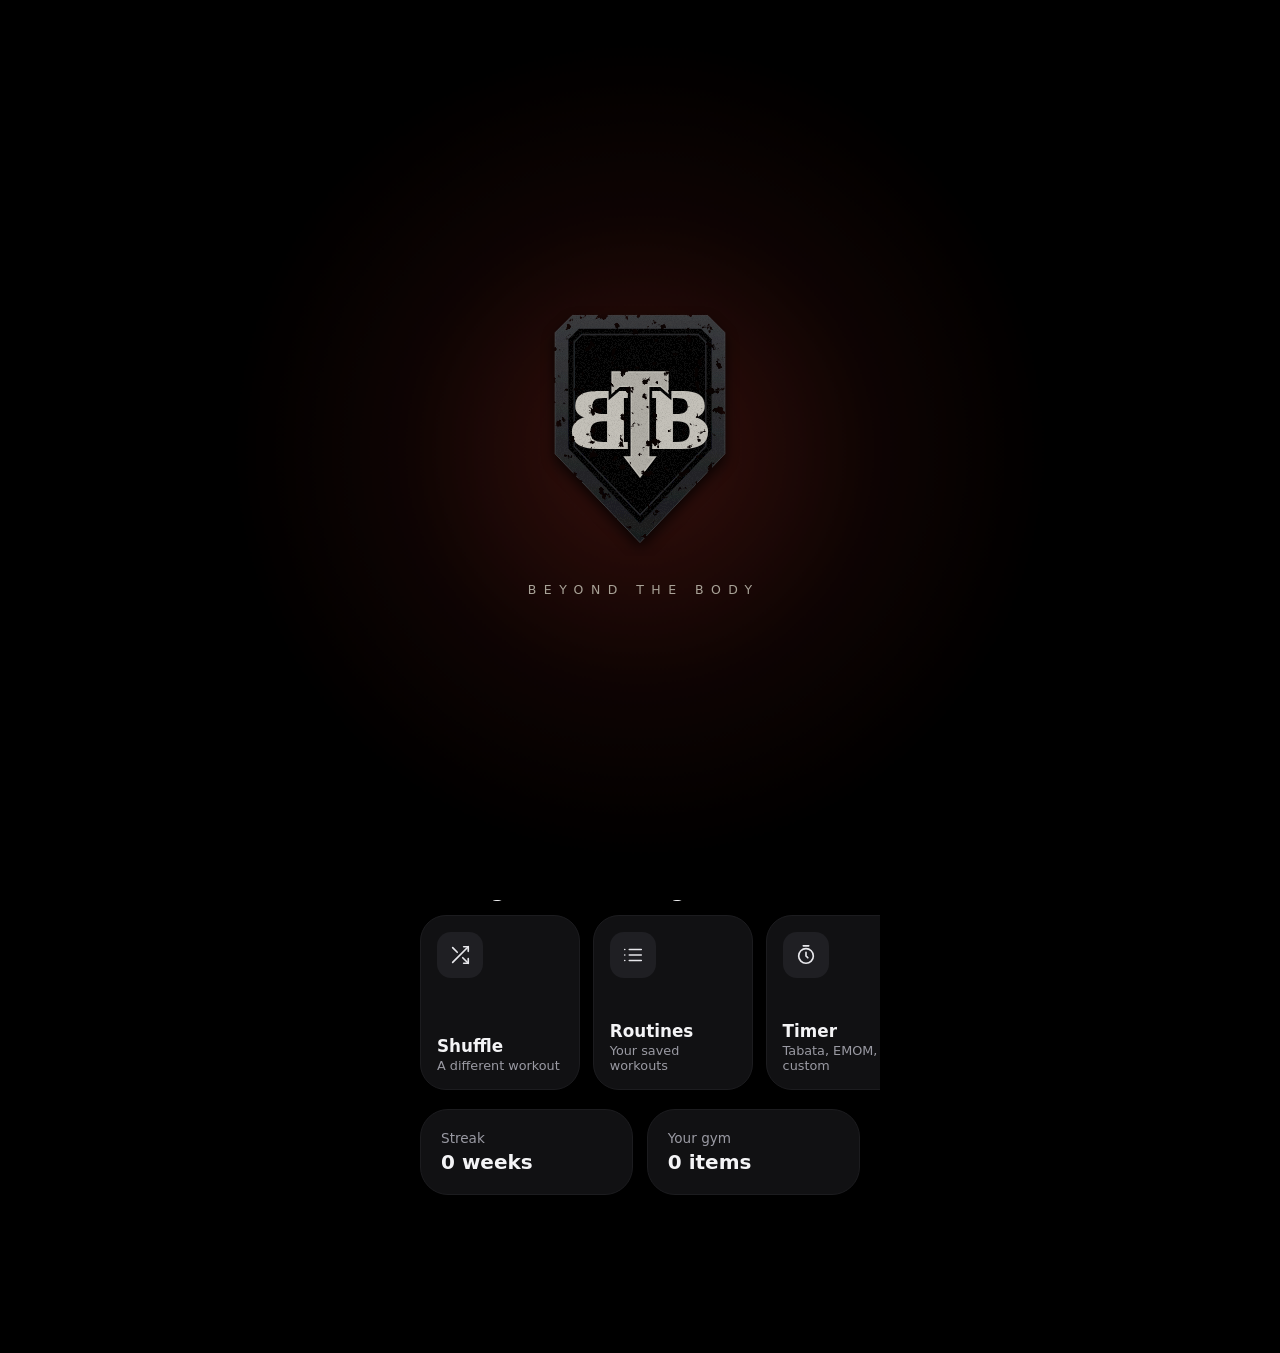
==== index.html @ fbbc6dae "Add files via upload" ====
<!DOCTYPE html>
<html lang="en">
<head>
  <meta charset="UTF-8">
  <meta name="viewport" content="width=device-width, initial-scale=1, viewport-fit=cover">
  <title>BTB - Beyond The Body</title>
  <meta name="theme-color" content="#000000">
  <script>
    // Set the theme before the page draws, so there's no flash of the wrong look
    try {
      var s = JSON.parse(localStorage.getItem("settings"));
      document.documentElement.setAttribute("data-theme", "clean");
      // Your accent colour, applied before the page draws
      var m = s && /^#([0-9a-f]{6})$/i.exec(s.accent || "");
      if (m) {
        var n = parseInt(m[1], 16), rgb = [n >> 16 & 255, n >> 8 & 255, n & 255];
        var lum = function (c) { var f = function (v) { v /= 255; return v <= 0.03928 ? v / 12.92 : Math.pow((v + 0.055) / 1.055, 2.4); }; return 0.2126 * f(c[0]) + 0.7152 * f(c[1]) + 0.0722 * f(c[2]); };
        for (var g = 0; lum(rgb) < 0.1 && g < 10; g++) rgb = rgb.map(function (v) { return Math.round(v + (255 - v) * 0.25); });
        var st = document.documentElement.style;
        st.setProperty("--accent", "rgb(" + rgb.join(",") + ")");
        st.setProperty("--on-accent", lum(rgb) > 0.4 ? "#0b0b0c" : "#ffffff");
        st.setProperty("--pill", "rgba(" + rgb.join(",") + ",0.32)");
      }
      // A PIN is set: cover the app straight away, before anything else shows
      if (localStorage.getItem("pin")) document.documentElement.setAttribute("data-locked", "1");
    } catch (e) { document.documentElement.setAttribute("data-theme", "clean"); }
    // Opened again within 30 minutes? Play the short version of the opening animation
    try {
      var last = Number(localStorage.getItem("splashAt")) || 0;
      if (Date.now() - last < 30 * 60 * 1000) document.documentElement.setAttribute("data-splash", "short");
      localStorage.setItem("splashAt", String(Date.now()));
    } catch (e) {}
  </script>
  <meta name="apple-mobile-web-app-capable" content="yes">
  <meta name="mobile-web-app-capable" content="yes">
  <meta name="apple-mobile-web-app-status-bar-style" content="black">
  <meta name="apple-mobile-web-app-title" content="BTB">
  <link rel="manifest" href="manifest.json">
  <link rel="apple-touch-icon" href="apple-touch-icon.png">
  <link rel="icon" href="favicon.svg" type="image/svg+xml">
  <link rel="icon" type="image/png" sizes="32x32" href="favicon-32.png">
  <link rel="stylesheet" href="style.css">
</head>
<body>
  <!-- ===== SPLASH ===== -->
  <div class="splash" id="splash" aria-hidden="true">
    <div class="splash-glow"></div>
    <img class="splash-logo" src="logo-mark.svg" alt="">
    <div class="splash-name">Beyond The Body</div>
  </div>


  <!-- ===== SCREENS ===== -->
  <section class="screen active" id="home">
    <button type="button" class="home-top" data-action="gym" aria-label="My Gym — set up your equipment">
      <img class="logo-av" src="logo-mark.svg" alt="BTB">
      <div class="home-top-text">
        <div class="home-gym">My Gym</div>
        <div class="feed-meta" id="home-gym-sub"></div>
      </div>
    </button>

    <p class="sub">Welcome back</p>
    <h1>Ready to train?</h1>

    <div class="weekbar" id="weekbar"></div>
    <div class="week" id="week-strip"></div>

    <div class="card obj-card" id="objectives"></div>

    <div class="card hero">
      <span class="pill" id="hero-pill">Next workout</span>
      <div class="hero-body">
        <div class="hero-label" id="hero-label"></div>
        <div class="big hero-title" id="next-workout">Push Day</div>
        <div class="hero-meta" id="next-meta"></div>
        <button class="btn" data-action="start-workout">Start</button>
      </div>
    </div>

    <div class="card upnext" id="upnext"></div>

    <h2 class="alt-h">Feeling like something different?</h2>
    <div class="alt-tiles" id="alt-tiles">
      <button class="tile" data-home="shuffle">
        <span class="tile-ic"><svg viewBox="0 0 24 24"><path d="M16 3h5v5"/><path d="M4 20 21 3"/><path d="M21 16v5h-5"/><path d="M15 15l6 6"/><path d="M4 4l5 5"/></svg></span>
        <span><span class="tile-t">Shuffle</span><span class="tile-s">A different workout</span></span>
      </button>
      <button class="tile" data-home="routines">
        <span class="tile-ic"><svg viewBox="0 0 24 24"><path d="M8 6h13"/><path d="M8 12h13"/><path d="M8 18h13"/><path d="M3 6h.01"/><path d="M3 12h.01"/><path d="M3 18h.01"/></svg></span>
        <span><span class="tile-t">Routines</span><span class="tile-s">Your saved workouts</span></span>
      </button>
      <button class="tile" data-home="timer">
        <span class="tile-ic"><svg viewBox="0 0 24 24"><circle cx="12" cy="13" r="8"/><path d="M12 9v4l2 2"/><path d="M9 2h6"/></svg></span>
        <span><span class="tile-t">Timer</span><span class="tile-s">Tabata, EMOM, custom</span></span>
      </button>
      <button class="tile" data-home="manual">
        <span class="tile-ic"><svg viewBox="0 0 24 24"><path d="M12 20h9"/><path d="M16.5 3.5a2.1 2.1 0 0 1 3 3L7 19l-4 1 1-4Z"/></svg></span>
        <span><span class="tile-t">Manual</span><span class="tile-s">Build your own</span></span>
      </button>
    </div>

    <div class="card" id="deload-card" style="display:none"></div>

    <div class="card" id="backup-nudge" style="display:none">
      <div class="card-label">Back up your data</div>
      <div class="feed-meta" id="backup-nudge-text"></div>
      <button class="btn" data-action="export-backup">Download backup</button>
    </div>

    <div class="tiles2">
      <div class="card">
        <div class="card-label">Streak</div>
        <div class="big" id="streak">0 days</div>
      </div>
      <button type="button" class="card" data-action="gym" aria-label="Your gym — set up your equipment">
        <div class="card-label">Your gym</div>
        <div class="big" id="home-equip">0 items</div>
      </button>
    </div>
  </section>

  <section class="screen" id="workout">
    <h1 id="workout-title">Workout</h1>
    <p class="sub" id="workout-progress"></p>
    <button class="chip" id="setup-toggle" type="button" hidden></button>
    <div id="workout-setup">
    <div class="ready" id="ready-row"></div>
    <div class="ready" id="sore-row"></div>
    <button class="btn gen" id="generate-btn">🎲 Generate workout</button>
    <p class="gen-status" id="gen-status"></p>
    <div id="routines-card"></div>
    <div class="quick-row">
      <button class="chip" id="open-warm">Warm-up</button>
      <button class="chip" id="open-cool">Cooldown</button>
      <button class="chip" id="open-timer">⏱ Interval timer</button>
      <button class="chip" id="open-quick">⚡ 20-min version</button>
      <button class="chip" id="open-calc">Calculator</button>
    </div>
    </div>
    <button class="btn ghost" id="open-focus" style="margin-bottom:1rem">Focus mode: one set at a time</button>
    <div id="workout-list"></div>
  </section>

  <section class="screen" id="progress">
    <h1>Progress</h1>
    <p class="sub">Your lifts over time.</p>
    <div class="sub-view" data-sub="charts">
    <div class="stats" id="stats"></div>
    <div id="attention"></div>

    <h2>Weekly review</h2>
    <div class="card" id="review-card"></div>

    <h2>Strength levels</h2>
    <div class="card" id="levels-card"></div>

    <h2>This week’s training</h2>
    <div class="card" id="muscle-card"></div>

    <h2>Weekly trend</h2>
    <div class="card" id="weekly-card"></div>

    <h2>Exercise trend</h2>
    <div class="card">
      <select class="select" id="chart-select"></select>
      <div id="chart"></div>
      <button class="btn ghost" id="hist-btn">View all sessions</button>
    </div>

    <h2>Personal records</h2>
    <div class="card" id="prs"></div>

    </div>
    <div class="sub-view" data-sub="body">
    <h2>Protein</h2>
    <div class="card upnext" id="protein-card"></div>

    <h2>Body</h2>
    <div class="card" id="body-form"></div>
    <div class="card" id="body-chart"></div>

    <h2>Photos</h2>
    <div class="card" id="photo-add"></div>
    <div class="card" id="photo-grid"></div>
    </div>
    <div class="sub-view" data-sub="awards">
    <h2>Achievements</h2>
    <div class="card" id="ach-card"></div>

    </div>
  </section>

  <section class="screen" id="feed">
    <h1>History</h1>
    <p class="sub">Every workout you’ve logged.</p>
    <div class="card" id="cal-card"></div>
    <div id="feed-list"></div>
  </section>

  <section class="screen" id="gym">
    <h1>Me</h1>
    <p class="sub">Your goals, gym and settings.</p>

    <div class="sub-view" data-sub="goals">
    <h2>Goals</h2>
    <div class="card" id="goals-card"></div>

    <h2>Targets</h2>
    <div class="card" id="targets-card"></div>

    <h2>Programme</h2>
    <div class="card" id="programme-card"></div>

    </div>
    <div class="sub-view" data-sub="equip">
    <h2>Equipment</h2>
    <input type="search" class="select eq-search" id="eq-search" placeholder="Search equipment" autocomplete="off">
    <div id="equipment-list"></div>
    <p class="count" id="count"></p>

    <h2>Your weights</h2>
    <div class="card" id="gear-card"></div>

    <h2>Custom exercises</h2>
    <div class="card" id="custom-card"></div>

    </div>
    <div class="sub-view" data-sub="settings">
    <h2>Settings</h2>
    <div class="card" id="settings-card"></div>

    <h2>Security</h2>
    <div class="card" id="pin-card"></div>

    <h2>Your data</h2>
    <div class="card">
      <div class="feed-meta" id="backup-status"></div>
      <div class="btn-row">
        <button class="btn" id="export-btn">Download backup</button>
        <button class="btn ghost" id="import-btn">Restore backup</button>
      </div>
      <input type="file" id="import-file" accept=".json,application/json" hidden>
      <button class="btn ghost" id="csv-btn" style="margin-top:.6rem">Export history as a spreadsheet (CSV)</button>
    </div>

    <h2>About</h2>
    <div class="card about-card">
      <img class="about-logo" src="logo-full.svg" alt="BTB - Beyond The Body">
      <div class="feed-meta" id="version-label"></div>
      <div class="btn-row">
        <button class="btn ghost" id="version-check">Check for updates</button>
        <button class="btn ghost" id="share-app">Share the app</button>
        <button class="btn ghost" id="setup-again">Run the welcome setup again</button>
      </div>
      <div class="feed-meta" id="version-status" style="margin-top:.5rem"></div>
    </div>

    </div>
  </section>

  <section class="screen" id="library">
    <h1>Library</h1>
    <p class="sub">Every exercise, with your history for each.</p>
    <input class="set-input" id="lib-q" type="search" placeholder="Search exercises" autocomplete="off" style="text-align:left;padding-left:.8rem">
    <div class="chips lib-chips" id="lib-chips"></div>
    <div class="feed-meta" id="lib-count"></div>
    <div id="lib-list"></div>
  </section>

  <!-- ===== REST TIMER ===== -->
  <div class="rest" id="rest">
    <div>
      <div class="rest-label">Rest</div>
      <div class="rest-time" id="rest-time">1:30</div>
    </div>
    <div class="rest-btns">
      <button id="rest-add">+15s</button>
      <button id="rest-skip">Skip</button>
    </div>
  </div>

  <!-- ===== FOCUS MODE ===== -->
  <div class="focus" id="focus"><div class="focus-body" id="focus-body"></div></div>

  <!-- ===== INTERVAL TIMER ===== -->
  <div class="overlay iv" id="interval"><div class="sheet" id="iv-sheet"></div></div>

  <!-- ===== SHEET (finish summary and editor) ===== -->
  <div class="overlay" id="overlay"><div class="sheet" id="sheet"></div></div>

  <!-- ===== TAB BAR ===== -->
  <nav class="tabbar">
    <button class="tab active" data-group="home">
      <svg viewBox="0 0 24 24"><path d="M3 10.5 12 3l9 7.5"/><path d="M5 9.5V20a1 1 0 0 0 1 1h4v-6h4v6h4a1 1 0 0 0 1-1V9.5"/></svg>
      Home
    </button>
    <button class="tab" data-group="train">
      <svg viewBox="0 0 24 24"><path d="M6.5 6.5v11"/><path d="M17.5 6.5v11"/><path d="M3.5 9v6"/><path d="M20.5 9v6"/><path d="M6.5 12h11"/></svg>
      Train
    </button>
    <button class="tab" data-group="progress">
      <svg viewBox="0 0 24 24"><polyline points="3 17 9 11 13 15 21 7"/><polyline points="15 7 21 7 21 13"/></svg>
      Progress
    </button>
    <button class="tab" data-group="me">
      <svg viewBox="0 0 24 24"><circle cx="12" cy="8" r="4"/><path d="M4 21c0-4.4 3.6-7 8-7s8 2.6 8 7"/></svg>
      Me
    </button>
  </nav>

  <div class="lock" id="lock" role="dialog" aria-modal="true" aria-label="PIN">
    <button class="lock-x" id="lock-cancel" aria-label="Cancel">✕</button>
    <img class="lock-logo" src="logo-full.svg" alt="BTB - Beyond The Body">
    <div class="lock-title" id="lock-title"></div>
    <div class="lock-sub" id="lock-sub"></div>
    <div class="lock-dots" id="lock-dots"><i></i><i></i><i></i><i></i></div>
    <div class="lock-keys" id="lock-keys">
      <button data-k="1">1</button><button data-k="2">2</button><button data-k="3">3</button>
      <button data-k="4">4</button><button data-k="5">5</button><button data-k="6">6</button>
      <button data-k="7">7</button><button data-k="8">8</button><button data-k="9">9</button>
      <span></span><button data-k="0">0</button><button data-k="back" aria-label="Delete">⌫</button>
    </div>
    <button class="link-btn" id="lock-forgot">Forgot PIN?</button>
  </div>

  <div class="welcome" id="welcome"></div>

  <!-- Shown only if the phone refuses to save -->
  <div class="save-warn" id="save-warn" role="alert">
    <div><b>Couldn’t save.</b> This phone’s storage for the app may be full. Go to Me → Settings and download a backup now.</div>
    <button id="save-warn-x" aria-label="Close" data-action="close-save-warn">✕</button>
  </div>

  <div class="update-banner" id="update-banner">
    <span id="update-text">Update available</span>
    <div class="rest-btns">
      <button id="update-reload">Reload</button>
      <button id="update-dismiss">Later</button>
    </div>
  </div>

  <script>
    // Fades the opening animation away (tap it to skip). Kept apart from app.js so it can never get stuck.
    (function () {
      var el = document.getElementById("splash");
      if (!el) return;
      var short = document.documentElement.getAttribute("data-splash") === "short";
      var gone = false;
      function hide() {
        if (gone) return; gone = true;
        el.classList.add("out");
        setTimeout(function () { if (el.parentNode) el.parentNode.removeChild(el); }, 600);
      }
      el.addEventListener("click", hide);
      setTimeout(hide, short ? 700 : 2300);
    })();
  </script>
  <script src="app.js"></script>
</body>
</html>
---- style.css ----
:root {
  --bg: #0d0d10;
  --card: #17171c;
  --border: #26262e;
  --text: #e8e8ec;
  --muted: #8a8a96;
  --accent: #c0392b;
  --on-accent: #fff;
}
* { box-sizing: border-box; }
body {
  margin: 0;
  color: var(--text);
  font-family: system-ui, sans-serif;
  max-width: 480px;
  margin-inline: auto;
  min-height: 100vh;
  background:
    radial-gradient(circle at 20% 0%, rgba(192, 57, 43, 0.25), transparent 45%),
    radial-gradient(circle at 90% 40%, rgba(90, 60, 160, 0.18), transparent 50%),
    var(--bg);
  background-attachment: fixed;
}

/* Screens: only the active one shows */
.screen {
  display: none;
  padding: 1.25rem;
  padding-bottom: 10rem;
}
.screen.active { display: block; }

h1 { margin: 0 0 .25rem; letter-spacing: .05em; }
.sub { color: var(--muted); margin: 0 0 1.5rem; }
h2 {
  font-size: .8rem;
  text-transform: uppercase;
  letter-spacing: .12em;
  color: var(--muted);
  margin: 1.5rem 0 .5rem;
}

/* Glass tab bar */
.tabbar {
  position: fixed;
  bottom: calc(env(safe-area-inset-bottom, 0px) + 12px);
  left: 50%;
  transform: translateX(-50%);
  width: calc(100% - 24px);
  max-width: 456px;
  display: flex;
  gap: 2px;
  padding: 6px;
  background: rgba(30, 30, 38, 0.55);
  -webkit-backdrop-filter: blur(20px) saturate(160%);
  backdrop-filter: blur(20px) saturate(160%);
  border: 1px solid rgba(255, 255, 255, 0.09);
  border-radius: 24px;
  box-shadow: 0 8px 32px rgba(0, 0, 0, 0.45);
}
.tab {
  flex: 1;
  background: none;
  border: none;
  border-radius: 18px;
  color: var(--muted);
  padding: .55rem 0 .5rem;
  font-size: .68rem;
  cursor: pointer;
  transition: background .25s, color .25s;
}
.tab svg {
  display: block;
  width: 24px;
  height: 24px;
  margin: 0 auto .2rem;
  fill: none;
  stroke: currentColor;
  stroke-width: 1.7;
  stroke-linecap: round;
  stroke-linejoin: round;
  transition: transform .2s;
}
.tab.active {
  color: #fff;
  background: rgba(192, 57, 43, 0.28);
  box-shadow: inset 0 0 0 1px rgba(192, 57, 43, 0.5);
}
.tab.active svg {
  stroke-width: 2.1;
  transform: translateY(-1px);
}

/* Glass cards */
.card {
  background: rgba(255, 255, 255, 0.04);
  -webkit-backdrop-filter: blur(14px);
  backdrop-filter: blur(14px);
  border: 1px solid rgba(255, 255, 255, 0.08);
  border-radius: 18px;
  padding: 1.1rem;
  margin-bottom: .85rem;
}
.card-label {
  font-size: .7rem;
  text-transform: uppercase;
  letter-spacing: .12em;
  color: var(--muted);
  margin-bottom: .35rem;
}
.big { font-size: 1.25rem; font-weight: 600; }
.screen > h1 { text-transform: uppercase; }   /* Grit and Classic keep their capitals; Clean turns this off */
.btn {
  margin-top: .9rem;
  width: 100%;
  background: var(--accent);
  color: white;
  border: none;
  border-radius: 10px;
  padding: .8rem;
  font-size: 1rem;
  font-weight: 600;
  cursor: pointer;
}
.btn.ghost {
  background: rgba(255, 255, 255, 0.08);
  border: 1px solid rgba(255, 255, 255, 0.12);
}
.btn-row { display: flex; gap: .6rem; }

/* Weekly strip */
.week {
  display: flex;
  justify-content: space-between;
  margin: 1.25rem 0 1.5rem;
}
.day {
  display: flex;
  flex-direction: column;
  align-items: center;
  gap: .4rem;
  font-size: .7rem;
  color: var(--muted);
}
.day-circle {
  width: 38px;
  height: 38px;
  border-radius: 50%;
  display: flex;
  align-items: center;
  justify-content: center;
  font-size: .85rem;
  background: rgba(255, 255, 255, 0.04);
  border: 1px solid rgba(255, 255, 255, 0.08);
  color: var(--text);
}
.day.today .day-circle {
  border-color: var(--accent);
  box-shadow: 0 0 0 1px var(--accent);
}
.day.done .day-circle {
  background: var(--accent);
  border-color: var(--accent);
  color: #fff;
}

/* Heatmap */
.heatmap {
  display: grid;
  grid-template-rows: repeat(7, auto);
  grid-auto-flow: column;
  grid-auto-columns: 1fr;
  gap: 4px;
}
.cell {
  aspect-ratio: 1;
  border-radius: 4px;
  background: rgba(255, 255, 255, 0.06);
}
.cell.on { background: var(--accent); }
.cell.future { opacity: .25; }
.cell.today { outline: 1px solid rgba(255, 255, 255, 0.7); }

/* Badges */
.badges {
  display: grid;
  grid-template-columns: repeat(3, 1fr);
  gap: .6rem;
}
.badge {
  text-align: center;
  padding: .75rem .25rem;
  border-radius: 12px;
  background: rgba(255, 255, 255, 0.05);
  border: 1px solid rgba(255, 255, 255, 0.08);
}
.badge .b-icon { font-size: 1.6rem; }
.badge .b-name { font-size: .72rem; font-weight: 600; margin-top: .3rem; }
.badge .b-desc { font-size: .62rem; color: var(--muted); margin-top: .15rem; }
.badge.locked { opacity: .35; filter: grayscale(1); }

/* Equipment list */
.item {
  display: flex;
  align-items: center;
  gap: .75rem;
  background: rgba(255, 255, 255, 0.04);
  border: 1px solid rgba(255, 255, 255, 0.08);
  border-radius: 12px;
  padding: .85rem 1rem;
  margin-bottom: .5rem;
  cursor: pointer;
}
.item.selected {
  border-color: var(--accent);
  box-shadow: 0 0 0 1px var(--accent);
}
.item input { accent-color: var(--accent); width: 1.2rem; height: 1.2rem; }
.count { color: var(--muted); margin-top: .8rem; text-align: center; font-size: .85rem; }

/* Equipment checklist: a section header, then simple rows with a round tick on the right */
.eq-search { margin-bottom: .4rem; }
.eq-head { display: flex; justify-content: space-between; align-items: baseline; margin: 1.3rem 0 .2rem; }
.eq-title { font-weight: 600; font-size: 1.05rem; }
.eq-have { color: var(--muted); font-weight: 400; font-size: .8rem; margin-left: .3rem; }
.eq-all { background: none; border: 0; color: #7f9cff; font: inherit; font-size: .85rem; cursor: pointer; padding: .3rem 0; }
.eq-row { display: flex; align-items: center; gap: .9rem; padding: .75rem 0; border-bottom: 1px solid var(--border); cursor: pointer; }
.eq-ic {
  width: 48px; height: 48px; border-radius: 12px; flex-shrink: 0; display: flex; align-items: center; justify-content: center;
  background: rgba(255, 255, 255, 0.06);
}
.eq-ic svg { width: 24px; height: 24px; fill: none; stroke: var(--muted); stroke-width: 1.6; stroke-linecap: round; stroke-linejoin: round; }
.eq-row.on .eq-ic svg { stroke: var(--text); }
.eq-txt { flex: 1; min-width: 0; }
.eq-name { display: block; font-size: 1rem; }
.eq-sub { display: block; font-size: .78rem; color: #7f9cff; margin-top: .15rem; }
.eq-check {
  -webkit-appearance: none; appearance: none; flex-shrink: 0; width: 26px; height: 26px; margin: 0; border-radius: 50%;
  border: 2px solid #55555c; background: transparent; position: relative; cursor: pointer;
}
.eq-check:checked { background: var(--accent); border-color: var(--accent); }
.eq-check:checked::after {
  content: ""; position: absolute; left: 7px; top: 3px; width: 6px; height: 12px;
  border: solid var(--on-accent, #fff); border-width: 0 2.5px 2.5px 0; transform: rotate(45deg);
}


[data-theme="clean"] .eq-ic { background: #17171a; }

/* Goals and settings chips */
.chips { display: flex; flex-wrap: wrap; gap: .5rem; }
.goal-group { margin-bottom: 1.1rem; }
.goal-group:last-child { margin-bottom: 0; }
.chip {
  padding: .35rem .9rem;
  border-radius: 999px;
  border: 1px solid rgba(255, 255, 255, 0.12);
  background: rgba(255, 255, 255, 0.05);
  color: var(--muted);
  font-size: .8rem;
  cursor: pointer;
}
.chip.on {
  background: rgba(192, 57, 43, 0.3);
  border-color: var(--accent);
  color: #fff;
}

/* Workout: exercise cards and set rows */
.ex-head { display: flex; justify-content: space-between; align-items: flex-start; gap: .5rem; }
.ex-name { font-weight: 600; font-size: 1.05rem; margin-bottom: .4rem; }
.tools { display: flex; gap: .4rem; flex-shrink: 0; }
.tool {
  padding: .25rem .65rem;
  border-radius: 999px;
  border: 1px solid rgba(255, 255, 255, 0.12);
  background: rgba(255, 255, 255, 0.05);
  color: var(--muted);
  font-size: .72rem;
  cursor: pointer;
}
.hint { font-size: .75rem; color: var(--muted); line-height: 1.45; margin-bottom: .8rem; }
.set-row {
  display: grid;
  grid-template-columns: 2rem 1fr 1fr 2.8rem;
  gap: .5rem;
  align-items: center;
  margin-bottom: .45rem;
}
.set-head {
  font-size: .65rem;
  letter-spacing: .1em;
  color: var(--muted);
  text-align: center;
}
.set-num { text-align: center; color: var(--muted); }
.set-input {
  width: 100%;
  background: rgba(255, 255, 255, 0.06);
  border: 1px solid rgba(255, 255, 255, 0.1);
  color: var(--text);
  border-radius: 10px;
  padding: .6rem .3rem;
  font-size: 1rem;
  text-align: center;
}
.set-input:focus { outline: none; border-color: var(--accent); }
.check {
  height: 2.5rem;
  border-radius: 10px;
  border: 1px solid rgba(255, 255, 255, 0.12);
  background: rgba(255, 255, 255, 0.05);
  color: var(--muted);
  font-size: 1.1rem;
  cursor: pointer;
}
.set-row.done .check {
  background: var(--accent);
  border-color: var(--accent);
  color: #fff;
}
.set-row.done .set-input { opacity: .55; }
.link-btn {
  background: none;
  border: none;
  color: var(--muted);
  padding: .5rem 0;
  font-size: .85rem;
  cursor: pointer;
}
.rate { display: flex; flex-wrap: wrap; gap: .5rem; align-items: center; margin-top: .5rem; }
.rate span { font-size: .7rem; color: var(--muted); margin-right: .25rem; }
.rate .tool { margin-left: auto; }

/* Generate button */
.gen {
  margin: 0 0 .5rem;
  background: rgba(192, 57, 43, 0.3);
  border: 1px solid var(--accent);
}
.gen-status { color: var(--muted); font-size: .8rem; min-height: 1.2rem; margin: 0 0 1rem; }

/* Rest timer bar (floats above the tab bar) */
.rest {
  position: fixed;
  left: 50%;
  transform: translateX(-50%);
  bottom: calc(env(safe-area-inset-bottom, 0px) + 92px);
  width: calc(100% - 24px);
  max-width: 456px;
  display: none;
  align-items: center;
  justify-content: space-between;
  padding: .7rem 1rem;
  background: rgba(30, 30, 38, 0.75);
  -webkit-backdrop-filter: blur(20px);
  backdrop-filter: blur(20px);
  border: 1px solid rgba(255, 255, 255, 0.1);
  border-radius: 18px;
  z-index: 5;
}
.rest.show { display: flex; }
.rest-label { font-size: .65rem; text-transform: uppercase; letter-spacing: .12em; color: var(--muted); }
.rest-time { font-size: 1.5rem; font-weight: 700; font-variant-numeric: tabular-nums; }
.rest-btns { display: flex; gap: .5rem; }
.rest-btns button {
  background: rgba(255, 255, 255, 0.08);
  border: 1px solid rgba(255, 255, 255, 0.12);
  color: var(--text);
  border-radius: 10px;
  padding: .5rem .9rem;
  font-size: .85rem;
  cursor: pointer;
}

/* Feed */
.feed-meta { color: var(--muted); font-size: .8rem; }
.feed-top { display: flex; justify-content: space-between; align-items: center; }
.feed-lines { margin-top: .6rem; }
.feed-line {
  display: flex;
  justify-content: space-between;
  gap: .5rem;
  font-size: .9rem;
  padding: .25rem 0;
}
.feed-actions { display: flex; gap: .4rem; margin-top: .8rem; }

/* Progress */
.stats { display: grid; grid-template-columns: repeat(3, 1fr); gap: .6rem; margin-bottom: .5rem; }
.stat {
  text-align: center;
  padding: .85rem .3rem;
  border-radius: 14px;
  background: rgba(255, 255, 255, 0.04);
  border: 1px solid rgba(255, 255, 255, 0.08);
}
.stat-num { font-size: 1.3rem; font-weight: 700; }
.stat-lbl { font-size: .62rem; text-transform: uppercase; letter-spacing: .1em; color: var(--muted); margin-top: .2rem; }
.select {
  width: 100%;
  background: rgba(255, 255, 255, 0.06);
  border: 1px solid rgba(255, 255, 255, 0.1);
  color: var(--text);
  border-radius: 10px;
  padding: .65rem .7rem;
  font-size: .95rem;
  margin-bottom: .8rem;
}
.chart { width: 100%; height: auto; display: block; }
.ch-line { fill: none; stroke: var(--accent); stroke-width: 2.5; stroke-linejoin: round; stroke-linecap: round; }
.ch-dot { fill: var(--accent); }
.ch-grid { stroke: rgba(255, 255, 255, 0.08); stroke-width: 1; }
.ch-txt { fill: var(--muted); font-size: 10px; }
.pr-row { display: flex; justify-content: space-between; gap: .6rem; padding: .55rem 0; border-bottom: 1px solid rgba(255, 255, 255, 0.06); }
.pr-row:last-child { border-bottom: none; }
.pr-name { font-size: .92rem; }
.pr-val { text-align: right; font-size: .85rem; }
.pr-sub { color: var(--muted); font-size: .72rem; }

/* Sheets (finish summary + workout editor) */
.overlay {
  position: fixed;
  inset: 0;
  z-index: 20;
  display: none;
  overflow-y: auto;
  padding: 1rem;
  background: rgba(0, 0, 0, 0.6);
  -webkit-backdrop-filter: blur(6px);
  backdrop-filter: blur(6px);
}
.overlay.show { display: block; }
.sheet {
  max-width: 456px;
  margin: 2rem auto;
  padding: 1.25rem;
  background: #15151b;
  border: 1px solid rgba(255, 255, 255, 0.1);
  border-radius: 22px;
}
.sheet .stats { margin-top: .9rem; }
.pr-line { padding: .45rem 0; font-size: .9rem; }
.sheet .ex-name { margin-top: 1rem; }
.sheet .inp-date {
  width: 100%;
  background: rgba(255, 255, 255, 0.06);
  border: 1px solid rgba(255, 255, 255, 0.1);
  color: var(--text);
  border-radius: 10px;
  padding: .6rem;
  font-size: 1rem;
  margin-top: .3rem;
}

/* Plate calculator */
.plate-vis {
  display: flex;
  align-items: center;
  gap: 3px;
  margin: 1rem 0 .6rem;
  padding: .6rem .4rem;
  min-height: 120px;
  overflow-x: auto;
  background: rgba(255, 255, 255, 0.04);
  border-radius: 12px;
}
.bar-stub, .bar-tip { height: 14px; background: #9a9aa6; flex-shrink: 0; }
.bar-stub { width: 34px; border-radius: 3px 0 0 3px; }
.bar-tip { width: 18px; border-radius: 0 3px 3px 0; }
.plate {
  width: 24px;
  flex-shrink: 0;
  display: flex;
  align-items: center;
  justify-content: center;
  background: var(--accent);
  border-radius: 6px;
}
.plate span { font-size: .62rem; font-weight: 700; color: #fff; writing-mode: vertical-rl; transform: rotate(180deg); }

/* Phase 3: RPE column, warm-ups, notes */
.set-row.w5 { grid-template-columns: 2rem 1fr 1fr 3.3rem 2.8rem; }
.set-row.warm .set-num { color: var(--accent); font-weight: 700; }
.rpe {
  width: 100%;
  background: rgba(255, 255, 255, 0.06);
  border: 1px solid rgba(255, 255, 255, 0.1);
  color: var(--text);
  border-radius: 10px;
  padding: .6rem 0;
  font-size: .8rem;
  text-align: center;
  text-align-last: center;
  -webkit-appearance: none;
  appearance: none;
}
.rpe:focus { outline: none; border-color: var(--accent); }
.set-row.done .rpe { opacity: .55; }
.set-input.note { text-align: left; padding-left: .8rem; margin: .3rem 0 .2rem; font-size: .85rem; }
.tools { flex-shrink: 1; flex-wrap: wrap; justify-content: flex-end; }
.ex-name { min-width: 0; }
.feed-note { font-size: .75rem; color: var(--muted); margin: -.1rem 0 .3rem; padding-left: .2rem; }

/* Phase 4: muscle summary, body log, exercise history */
.mrow {
  display: grid;
  grid-template-columns: minmax(0, 8.5rem) 1fr 3.6rem;
  gap: .6rem;
  align-items: center;
  margin: .5rem 0;
  font-size: .85rem;
}
.mbar { height: 8px; border-radius: 99px; background: rgba(255, 255, 255, 0.08); overflow: hidden; }
.mfill { height: 100%; background: var(--accent); border-radius: 99px; }
.mnum { text-align: right; color: var(--muted); font-size: .78rem; }

.body-grid { display: grid; grid-template-columns: 1fr 1fr; gap: .7rem; margin: .8rem 0 .6rem; }
.body-grid label { display: block; font-size: .68rem; text-transform: uppercase; letter-spacing: .1em; color: var(--muted); margin-bottom: .25rem; }

.hist-row { padding: .7rem 0; border-bottom: 1px solid rgba(255, 255, 255, 0.06); }
.hist-top { display: flex; justify-content: space-between; gap: .5rem; font-size: .9rem; }
.hist-sets { margin-top: .3rem; font-size: .85rem; color: var(--muted); line-height: 1.5; }

/* Update banner: slides in above the tab bar when a new version is online */
.update-banner {
  display: none;
  position: fixed;
  left: 12px; right: 12px;
  bottom: calc(84px + env(safe-area-inset-bottom));
  z-index: 30;
  align-items: center;
  justify-content: space-between;
  gap: .6rem;
  padding: .7rem .9rem;
  border-radius: 16px;
  background: rgba(30, 30, 36, 0.92);
  border: 1px solid var(--accent);
  -webkit-backdrop-filter: blur(14px);
  backdrop-filter: blur(14px);
  font-size: .85rem;
}
.update-banner.show { display: flex; }
.update-banner button {
  border: 0; border-radius: 10px; padding: .45rem .8rem;
  background: var(--accent); color: var(--on-accent, #fff); font: inherit; font-weight: 600;
}
.update-banner button#update-dismiss { background: rgba(255,255,255,0.1); }

/* Progress photos */
.pgrid { display: grid; grid-template-columns: repeat(var(--cols, 3), minmax(0, 1fr)); gap: var(--gap, 8px); }
.pitem {
  position: relative; display: block; padding: 0; border: 0; overflow: hidden; cursor: pointer;
  border-radius: 12px; background: rgba(255, 255, 255, 0.06);
}
.pitem img { position: absolute; inset: 0; width: 100%; height: 100%; object-fit: cover; display: block; }
.plabel {
  position: absolute; left: 0; right: 0; bottom: 0; padding: 1rem .45rem .3rem; text-align: left;
  font-size: .68rem; color: #fff; background: linear-gradient(transparent, rgba(0, 0, 0, 0.78));
}
.pitem.sel { outline: 3px solid var(--accent); outline-offset: -3px; }
.pcheck {
  position: absolute; top: 6px; right: 6px; width: 22px; height: 22px; border-radius: 50%;
  background: var(--accent); color: var(--on-accent, #fff); font-size: .75rem; font-weight: 700;
  display: flex; align-items: center; justify-content: center;
}
.pgroup-title { font-size: .72rem; text-transform: uppercase; letter-spacing: .12em; color: var(--muted); margin: 1rem 0 .5rem; }
.prow { display: flex; flex-wrap: wrap; align-items: center; gap: .45rem; margin: .5rem 0; }
.prow-label { width: 4.6rem; font-size: .68rem; text-transform: uppercase; letter-spacing: .1em; color: var(--muted); }
.ppanel { padding: .4rem 0 .6rem; margin-bottom: .6rem; border-bottom: 1px solid rgba(255, 255, 255, 0.08); }
.pview img { display: block; width: 100%; max-height: 55vh; object-fit: contain; border-radius: 12px; background: #000; }
.cmp { display: grid; grid-template-columns: 1fr 1fr; gap: .6rem; margin-top: .6rem; }
.cmp img { width: 100%; max-height: none; aspect-ratio: 3 / 4; object-fit: cover; }
a.btn { display: block; text-align: center; text-decoration: none; }


/* =====================================================================
   GRIT THEME
   Stark and quiet: near-black concrete, bone-white text, one dried-blood accent.
   No glass, no glow, no rounded corners. Switch it in Gym > Theme.
   ===================================================================== */



/* Type: heavy, upright, uppercase where it counts */






/* Surfaces: solid, square, a heavy edge on the left */









/* Tab bar: a flat slab fixed to the bottom */





/* Controls */






/* Overlays */






/* Filled things get dark text, since the fill is now light */







/* PIN lock screen */
.lock {
  display: none; position: fixed; inset: 0; z-index: 100;
  flex-direction: column; align-items: center; justify-content: center; gap: 1.1rem;
  padding: 1.5rem; background: var(--bg);
}
html[data-locked="1"] .lock, .lock.show { display: flex; }
html[data-locked="1"] body > *:not(.lock) { visibility: hidden; }   /* nothing shows through while locked */
.lock-title { font-size: 1.3rem; font-weight: 700; letter-spacing: .1em; text-transform: uppercase; }
.lock-sub { min-height: 1.3rem; color: var(--muted); font-size: .85rem; text-align: center; }
.lock-sub.err { color: #e07a6c; }
.lock-dots { display: flex; gap: 1rem; margin: .4rem 0 .6rem; }
.lock-dots i { width: 15px; height: 15px; border-radius: 50%; border: 2px solid var(--muted); display: block; }
.lock-dots i.on { background: var(--text); border-color: var(--text); }
.lock-dots.shake { animation: lockshake .35s; }
@keyframes lockshake { 20% { transform: translateX(-9px); } 40% { transform: translateX(9px); } 60% { transform: translateX(-6px); } 80% { transform: translateX(6px); } }
.lock-keys { display: grid; grid-template-columns: repeat(3, 76px); gap: .8rem; }
.lock-keys button {
  height: 76px; border-radius: 50%; font-size: 1.7rem; font-weight: 500; color: var(--text); cursor: pointer;
  background: rgba(255, 255, 255, 0.06); border: 1px solid rgba(255, 255, 255, 0.1);
  -webkit-tap-highlight-color: transparent;
}
.lock-keys button:active { background: rgba(255, 255, 255, 0.18); }
.lock-x { display: none; position: absolute; top: 1rem; right: 1rem; background: none; border: 0; color: var(--muted); font-size: 1.4rem; padding: .5rem; cursor: pointer; }
.lock.cancellable .lock-x { display: block; }
.lock .link-btn { display: none; margin-top: 1rem; }
.lock.unlock .link-btn { display: block; }





/* ---- Home pieces (plain in Grit and Classic, styled properly in Clean) ---- */
.home-top, .weekbar, .alt-h, .alt-tiles { display: none; }
.avatar { display: none; }
.tiles2 { display: grid; grid-template-columns: 1fr 1fr; gap: .85rem; }
.tiles2 > .card { margin-bottom: .85rem; }
.pill { display: block; font-size: .7rem; text-transform: uppercase; letter-spacing: .12em; color: var(--muted); margin-bottom: .35rem; }
.hero-label { font-size: .7rem; text-transform: uppercase; letter-spacing: .12em; color: var(--muted); }
.hero-meta { font-size: .85rem; color: var(--muted); margin-top: .2rem; }
.more { display: none; }
.feed-stats { display: grid; grid-template-columns: repeat(4, 1fr); gap: .5rem; margin: .8rem 0 .5rem; }
.feed-stats span { display: block; font-size: .62rem; text-transform: uppercase; letter-spacing: .08em; color: var(--muted); }
.feed-stats b { display: block; font-size: .85rem; margin-top: .15rem; }
.feed-detail summary { cursor: pointer; font-size: .8rem; color: var(--muted); padding: .3rem 0; }
.feed-summary { margin-top: .2rem; line-height: 1.4; }
.feed-who { display: flex; align-items: center; gap: .6rem; }

/* =====================================================================
   CLEAN THEME
   Pure black, soft rounded cards, white pill buttons, big plain headings.
   Modelled on a minimal, spacious fitness-app look.
   ===================================================================== */
[data-theme="clean"] {
  --bg: #000;
  --card: #111113;
  --border: #1c1c1f;
  --text: #f4f4f6;
  --muted: #9a9aa3;
  --accent: #f2f2f4;
  --on-accent: #0b0b0c;
  --chip: #1c1c1f;
  --pill: rgba(98, 110, 168, 0.38);
}
[data-theme="clean"] body { background: #000; }
[data-theme="clean"] .screen { padding: 1rem 1.25rem; padding-bottom: 9rem; }

/* Headings: plain sentence case, no shouting */
[data-theme="clean"] .screen > h1 {
  font-size: 1.15rem; font-weight: 700; letter-spacing: 0; text-transform: none; text-align: center; margin: .25rem 0 1.1rem;
}
[data-theme="clean"] #home > h1, [data-theme="clean"] #home > .sub,
[data-theme="clean"] #progress > .sub, [data-theme="clean"] #feed > .sub, [data-theme="clean"] #gym > .sub { display: none; }
[data-theme="clean"] #workout-progress { text-align: center; margin: -.7rem 0 1rem; font-size: .85rem; }
[data-theme="clean"] h2 {
  font-size: 1.3rem; font-weight: 600; letter-spacing: 0; text-transform: none; color: var(--text);
  margin: 1.9rem 0 .8rem; padding: 0; border: 0;
}
[data-theme="clean"] .card-label {
  font-size: .85rem; font-weight: 400; letter-spacing: 0; text-transform: none; color: var(--muted); margin-bottom: .25rem;
}
[data-theme="clean"] .big { font-weight: 600; }

/* Cards */
[data-theme="clean"] .card {
  background: var(--card); border: 1px solid var(--border); border-radius: 28px; padding: 1.25rem; margin-bottom: .85rem;
  -webkit-backdrop-filter: none; backdrop-filter: none;
}
[data-theme="clean"] .stat {
  text-align: left; padding: 1rem; border-radius: 24px; background: var(--card); border: 1px solid var(--border);
}
[data-theme="clean"] .stat-num { font-size: 1.45rem; font-weight: 700; }
[data-theme="clean"] .stat-lbl { text-transform: none; letter-spacing: 0; font-size: .8rem; margin-top: .25rem; }
[data-theme="clean"] .item { background: var(--card); border: 1px solid var(--border); border-radius: 20px; }
[data-theme="clean"] .item.selected { box-shadow: none; border-color: #55555c; background: #151517; }
[data-theme="clean"] .badge { background: var(--card); border: 1px solid var(--border); border-radius: 22px; }
[data-theme="clean"] .cell { border-radius: 6px; background: #1c1c1f; }
[data-theme="clean"] .mbar { height: 8px; border-radius: 99px; background: #1f1f23; }
[data-theme="clean"] .pitem, [data-theme="clean"] .pview img { border-radius: 18px; }
[data-theme="clean"] .select, [data-theme="clean"] .set-input, [data-theme="clean"] .rpe, [data-theme="clean"] .sheet .inp-date {
  background: #1a1a1d; border: 1px solid transparent; border-radius: 14px;
}
[data-theme="clean"] .select:focus, [data-theme="clean"] .set-input:focus, [data-theme="clean"] .rpe:focus { border-color: #6b6b73; }

/* Buttons and chips: white pills, soft grey chips */
[data-theme="clean"] .btn {
  background: var(--accent); color: var(--on-accent); border: 0; border-radius: 999px; font-weight: 600; padding: .95rem; font-size: 1rem;
}
[data-theme="clean"] .btn.ghost { background: var(--chip); color: var(--text); border: 0; }
[data-theme="clean"] .btn.gen { background: var(--chip); color: var(--text); border: 0; }
[data-theme="clean"] .chip, [data-theme="clean"] .tool {
  background: var(--chip); border: 0; color: #cfcfd5; border-radius: 999px; padding: .45rem 1rem; font-size: .85rem;
}
[data-theme="clean"] .tool { padding: .4rem .85rem; font-size: .78rem; }
[data-theme="clean"] .chip.on { background: var(--accent); color: var(--on-accent); }
[data-theme="clean"] .check { border-radius: 50%; background: #1a1a1d; border: 1px solid transparent; color: #75757d; }
[data-theme="clean"] .set-row.done .check { background: var(--accent); color: var(--on-accent); }
[data-theme="clean"] .day.done .day-circle, [data-theme="clean"] .pcheck, [data-theme="clean"] .update-banner button { color: var(--on-accent); }
[data-theme="clean"] .update-banner button#update-dismiss { background: var(--chip); color: var(--text); }
[data-theme="clean"] .link-btn { color: var(--muted); }

/* Home */
[data-theme="clean"] .home-top { display: flex; align-items: center; gap: .8rem; margin-bottom: 1.1rem; cursor: pointer; }
[data-theme="clean"] .avatar {
  display: flex; align-items: center; justify-content: center; width: 44px; height: 44px; border-radius: 50%;
  background: #2a2a2e; font-weight: 600; font-size: 1.1rem; flex-shrink: 0;
}
[data-theme="clean"] .feed-who .avatar { width: 36px; height: 36px; font-size: .95rem; }
[data-theme="clean"] .home-gym { font-weight: 600; font-size: 1.05rem; }
[data-theme="clean"] .week { display: none; }
[data-theme="clean"] .weekbar { display: block; margin-bottom: 1.2rem; }
.wb-segs { display: flex; gap: 8px; }
.wb-segs i { flex: 1; height: 4px; border-radius: 3px; background: #2a2a2e; }
.wb-segs i.on { background: var(--accent); }
.wb-text { display: flex; justify-content: space-between; margin-top: .7rem; font-size: .9rem; color: var(--muted); }

[data-theme="clean"] .hero {
  min-height: 320px; display: flex; flex-direction: column; justify-content: space-between; border-radius: 32px; padding: 1.25rem;
  background: radial-gradient(circle at 88% 6%, rgba(255, 255, 255, 0.13), transparent 52%), linear-gradient(180deg, #1c1c1f, #0b0b0c);
}
[data-theme="clean"] .pill {
  align-self: flex-start; display: inline-block; background: #fff; color: #111; border-radius: 999px; padding: .55rem 1rem;
  font-size: .78rem; font-weight: 500; letter-spacing: .03em; margin: 0;
}
[data-theme="clean"] .hero-label { font-size: .85rem; letter-spacing: .05em; color: #cfcfd5; }
[data-theme="clean"] .hero-title { font-size: 2.1rem; font-weight: 700; line-height: 1.1; margin: .15rem 0 .35rem; }
[data-theme="clean"] .hero-meta { color: #cfcfd5; font-size: .95rem; margin-bottom: .4rem; }
[data-theme="clean"] .hero .btn { margin-top: .8rem; }

[data-theme="clean"] .alt-h { display: block; margin-top: 1.7rem; }
[data-theme="clean"] .alt-tiles {
  display: flex; gap: .8rem; overflow-x: auto; scroll-snap-type: x mandatory; margin: 0 -1.25rem .9rem; padding: 0 1.25rem .3rem;
  scrollbar-width: none; scroll-padding-left: 1.25rem;
}
[data-theme="clean"] .alt-tiles::-webkit-scrollbar { display: none; }
.tile {
  flex: 0 0 160px; min-height: 175px; text-align: left; display: flex; flex-direction: column; justify-content: space-between;
  background: var(--card); border: 1px solid var(--border); border-radius: 26px; padding: 1rem; color: var(--text);
  font: inherit; cursor: pointer; scroll-snap-align: start;
}
.tile-ic { width: 46px; height: 46px; border-radius: 14px; background: #1f1f23; display: flex; align-items: center; justify-content: center; }
.tile-ic svg { width: 22px; height: 22px; fill: none; stroke: #e8e8ec; stroke-width: 1.8; stroke-linecap: round; stroke-linejoin: round; }
.tile-t { display: block; font-weight: 600; font-size: 1.05rem; }
.tile-s { display: block; color: var(--muted); font-size: .8rem; margin-top: .15rem; }

/* Workout: one tidy "•••" button instead of a row of buttons */
[data-theme="clean"] .ex-head { flex-wrap: wrap; align-items: center; }
[data-theme="clean"] .ex-name { font-size: 1.15rem; font-weight: 600; margin: 0; flex: 1; }
[data-theme="clean"] .more {
  display: flex; align-items: center; justify-content: center; width: 38px; height: 38px; border-radius: 50%; border: 0;
  background: #000; color: var(--text); font-size: .6rem; letter-spacing: 1px; cursor: pointer;
}
[data-theme="clean"] .ex-head .tools { display: none; order: 3; flex-basis: 100%; justify-content: flex-start; flex-wrap: wrap; margin-top: .7rem; }
[data-theme="clean"] .card.menu-open .ex-head .tools { display: flex; }
[data-theme="clean"] .hint { margin: .5rem 0 .9rem; }

/* Feed */
[data-theme="clean"] .feed-stats { border-top: 1px solid var(--border); padding-top: .8rem; margin-top: 1rem; }
[data-theme="clean"] .feed-stats span { text-transform: none; letter-spacing: 0; font-size: .75rem; }
[data-theme="clean"] .feed-stats b { font-size: .95rem; }
[data-theme="clean"] .feed-card .big { margin-top: .6rem; }

/* Tab bar: flat black, a soft pill behind the active icon */
[data-theme="clean"] .tabbar {
  bottom: 0; width: 100%; max-width: 480px; padding: .5rem .4rem calc(.4rem + env(safe-area-inset-bottom, 0px));
  background: #000; -webkit-backdrop-filter: none; backdrop-filter: none; border: 0; border-radius: 0; box-shadow: none; gap: 0;
}
[data-theme="clean"] .tab { border-radius: 0; font-size: .72rem; padding: .2rem 0; color: #8e8e96; background: none; box-shadow: none; }
[data-theme="clean"] .tab svg { width: 64px; height: 32px; padding: 4px 20px; box-sizing: border-box; border-radius: 16px; margin: 0 auto .3rem; transition: background .2s; }
[data-theme="clean"] .tab.active { color: #fff; background: none; box-shadow: none; }
[data-theme="clean"] .tab.active svg { background: var(--pill); transform: none; stroke-width: 1.9; }

/* Overlays */
[data-theme="clean"] .overlay { background: rgba(0, 0, 0, 0.8); }
[data-theme="clean"] .sheet { background: #111113; border: 1px solid var(--border); border-radius: 28px; }
[data-theme="clean"] .rest, [data-theme="clean"] .update-banner {
  background: #151517; border: 1px solid #26262a; border-radius: 24px; -webkit-backdrop-filter: none; backdrop-filter: none;
}
[data-theme="clean"] .rest-btns button { background: var(--chip); border: 0; border-radius: 999px; color: var(--text); }
[data-theme="clean"] .update-banner button { border-radius: 999px; }
[data-theme="clean"] .lock-keys button { background: #151517; border-color: #232326; }

/* Collapsible equipment sections */
.eq-head { cursor: pointer; align-items: center; }
.eq-title { display: flex; align-items: center; gap: .4rem; }
.eq-chev { width: 18px; height: 18px; fill: none; stroke: var(--muted); stroke-width: 2; stroke-linecap: round; stroke-linejoin: round; transition: transform .2s; }
.eq-head.open .eq-chev { transform: rotate(90deg); }

/* ===== BTB logo ===== */
.logo-av { width: 46px; height: 56px; object-fit: contain; flex-shrink: 0; display: block; }
.feed-who .logo-av { width: 26px; height: 32px; }
.lock-logo { width: min(230px, 62vw); height: auto; display: block; margin-bottom: .2rem; }
.about-card { text-align: center; }
.about-logo { width: min(240px, 70%); height: auto; display: block; margin: .2rem auto 1rem; }
.about-card .btn-row { justify-content: center; }
@media (max-height: 640px) { .lock-logo { width: 150px; } }

/* ===== Goals, targets, programme, objectives ===== */
.goal-blurb { margin-top: .5rem; }
.goal-weekly { margin-top: .6rem; }
.goal-weekly summary { cursor: pointer; color: var(--muted); font-size: .9rem; padding: .3rem 0; }
.obj-card { margin-bottom: 1rem; }
.obj-line { display: flex; justify-content: space-between; gap: .8rem; font-size: .92rem; margin-top: .7rem; }
.obj-line span:last-child { color: var(--muted); white-space: nowrap; }
.obj-prog { display: flex; flex-direction: column; gap: .15rem; margin-bottom: .2rem; }
.obj-bar { height: 6px; border-radius: 3px; background: rgba(255,255,255,.1); overflow: hidden; margin-top: .35rem; }
.obj-bar i { display: block; height: 100%; background: var(--accent); border-radius: 3px; }
.target-row { padding: .6rem 0; border-bottom: 1px solid rgba(255,255,255,.07); }
.target-top { display: flex; align-items: baseline; gap: .5rem; flex-wrap: wrap; }
.target-top .tdel { margin-left: auto; }
.t-grid { display: grid; grid-template-columns: repeat(auto-fit, minmax(120px, 1fr)); gap: .6rem; margin-top: .8rem; }
select.set-input { width: 100%; }
.ph-bar { display: flex; gap: 4px; margin: .7rem 0; }
.ph-bar i { flex: 1; height: 10px; border-radius: 3px; background: rgba(255,255,255,.12); }
.ph-bar i.ph-push { background: rgba(255,255,255,.22); }
.ph-bar i.ph-deload { background: rgba(255,255,255,.07); }
.ph-bar i.past { background: var(--accent); opacity: .55; }
.ph-bar i.now { background: var(--accent); }
.ready { margin: .2rem 0 .8rem; }

/* ===== Cardio, library, weekly chart, welcome ===== */
.ch-bar { fill: var(--accent); }
.lib-chips { margin: .8rem 0 .4rem; }
.lib-row { display: flex; width: 100%; justify-content: space-between; align-items: center; gap: .8rem; text-align: left;
  background: none; border: 0; border-bottom: 1px solid rgba(255,255,255,.07); color: inherit; font: inherit; padding: .8rem .1rem; cursor: pointer; }
.lib-row > span:first-child { display: flex; flex-direction: column; gap: .15rem; min-width: 0; }
.lib-tag { color: var(--muted); font-size: .78rem; white-space: nowrap; }
.needs { display: flex; flex-wrap: wrap; gap: .4rem; margin-top: .6rem; }
.need { font-size: .8rem; padding: .25rem .6rem; border-radius: 999px; background: rgba(255,255,255,.08); }
.need.miss { color: var(--muted); }
#library .sub { margin-bottom: .8rem; }
.welcome { display: none; position: fixed; inset: 0; z-index: 90; background: var(--bg); overflow-y: auto; -webkit-overflow-scrolling: touch; }
.welcome.show { display: block; }
.welcome-in { min-height: 100%; display: flex; flex-direction: column; gap: 1rem; padding: calc(env(safe-area-inset-top, 0px) + 1rem) 1.25rem calc(env(safe-area-inset-bottom, 0px) + 1.25rem); max-width: 520px; margin: 0 auto; }
.welcome-top { display: flex; align-items: center; justify-content: space-between; }
.welcome-dots { display: flex; gap: 6px; }
.welcome-dots i { width: 22px; height: 4px; border-radius: 2px; background: rgba(255,255,255,.15); }
.welcome-dots i.on { background: var(--accent); }
.welcome-h { margin: .4rem 0 0; }
.welcome-body { flex: 1; display: flex; flex-direction: column; gap: .7rem; }
.welcome-logo { width: min(300px, 80%); height: auto; margin: 12vh auto 1rem; display: block; }
.welcome-lead { text-align: center; color: var(--muted); font-size: 1.05rem; line-height: 1.5; }
.welcome-foot { display: flex; gap: .7rem; position: sticky; bottom: 0; padding-top: .6rem; }
.welcome-foot .btn { flex: 1; }
.welcome-foot .btn[disabled] { opacity: .4; }
.ob-opt { display: flex; flex-direction: column; gap: .25rem; text-align: left; width: 100%; padding: .9rem 1rem; border-radius: 16px;
  border: 1px solid rgba(255,255,255,.12); background: rgba(255,255,255,.04); color: inherit; font: inherit; cursor: pointer; }
.ob-opt span { color: var(--muted); font-size: .85rem; line-height: 1.35; }
.ob-opt.on { border-color: var(--accent); box-shadow: 0 0 0 1px var(--accent); }
/* six tabs: let them shrink so none is clipped */
.tabbar .tab { min-width: 0; padding-left: 0; padding-right: 0; }
[data-theme="clean"] .tab { font-size: .66rem; }

.tab svg { max-width: 100%; }


/* ===== v2.4: form cues, supersets, interval timer, achievements ===== */
.cue { margin-top: 1rem; }
.cue-list { margin: .4rem 0 .8rem; padding-left: 1.2rem; font-size: .9rem; line-height: 1.45; }
.cue-list li { margin-bottom: .3rem; }
.cue-list.avoid li::marker { color: var(--accent); }
.card.grouped { border-left: 3px solid var(--accent); }
.grp-tag { font-size: .65rem; text-transform: uppercase; letter-spacing: .12em; color: var(--accent); font-weight: 700; margin-bottom: .3rem; }

.overlay.iv { z-index: 30; }
.iv-row { display: flex; align-items: center; justify-content: space-between; padding: .6rem 0; border-bottom: 1px solid rgba(255,255,255,.08); }
.iv-step { display: flex; align-items: center; gap: .8rem; }
.iv-step b { min-width: 4.5rem; text-align: center; font-variant-numeric: tabular-nums; }
.iv-step button { width: 2.4rem; height: 2.4rem; border-radius: 50%; border: 1px solid rgba(255,255,255,.15); background: rgba(255,255,255,.06); color: var(--text); font-size: 1.2rem; }
.iv-run { text-align: center; padding: 1.2rem .5rem; border-radius: 18px; transition: background .2s; }
.iv-run.iv-work { background: rgba(192, 57, 43, .28); }
.iv-run.iv-rest { background: rgba(46, 125, 90, .28); }
.iv-run.iv-ready { background: rgba(255, 255, 255, .06); }
.iv-label { font-size: .8rem; text-transform: uppercase; letter-spacing: .2em; color: var(--muted); }
.iv-time { font-size: 5.5rem; font-weight: 800; font-variant-numeric: tabular-nums; line-height: 1.1; margin: .3rem 0; }
.iv-round { color: var(--muted); }
.iv-bar { height: 6px; border-radius: 3px; background: rgba(255,255,255,.1); margin: 1.2rem 0; overflow: hidden; }
.iv-fill { height: 100%; width: 0; background: var(--accent); transition: width .3s linear; }

.ach-grid { display: grid; grid-template-columns: 1fr 1fr; gap: .7rem; }
.ach { padding: .75rem; border-radius: 14px; background: rgba(255,255,255,.04); border: 1px solid rgba(255,255,255,.08); min-width: 0; }
.ach-ic { font-size: 1.6rem; }
.ach-name { font-weight: 600; font-size: .85rem; margin-top: .2rem; }
.ach-desc { color: var(--muted); font-size: .7rem; margin-top: .15rem; line-height: 1.3; }
.ach.locked .ach-ic { filter: grayscale(1); opacity: .45; }
.ach-got { color: var(--accent); font-size: .7rem; font-weight: 700; margin-top: .4rem; text-transform: uppercase; letter-spacing: .1em; }
.ach-bar { height: 5px; border-radius: 3px; background: rgba(255,255,255,.1); margin-top: .5rem; overflow: hidden; }
.ach-bar div { height: 100%; background: var(--accent); }
.ach-text { color: var(--muted); font-size: .65rem; margin-top: .25rem; }


/* ===== v2.5: sub-tabs ===== */
.sub-view { display: none; }
.sub-view.on { display: block; }
.subnav { display: flex; gap: .4rem; overflow-x: auto; margin: 0 0 1rem; padding: .1rem 0 .3rem; -webkit-overflow-scrolling: touch; scrollbar-width: none; }
.subnav::-webkit-scrollbar { display: none; }
.subtab { flex: 0 0 auto; border: 1px solid rgba(255,255,255,.12); background: rgba(255,255,255,.04); color: var(--muted); border-radius: 999px; padding: .45rem .95rem; font: inherit; font-size: .82rem; cursor: pointer; }
.subtab.on { color: #fff; background: var(--pill, rgba(192,57,43,.28)); border-color: var(--accent); }

.tabbar .tab { font-size: .72rem; }


/* ===== v2.5: opening animation ===== */
.splash { position: fixed; inset: 0; z-index: 200; background: #000; display: flex; flex-direction: column; align-items: center; justify-content: center; gap: 1.6rem; transition: opacity .55s ease; }
.splash.out { opacity: 0; pointer-events: none; }
.splash-glow { position: absolute; width: 90vmin; height: 90vmin; border-radius: 50%; background: radial-gradient(circle, rgba(192,57,43,.38) 0%, rgba(192,57,43,.1) 38%, transparent 68%); opacity: 0; animation: splash-ember 2.2s ease-out forwards; }
.splash-logo { position: relative; width: min(46vw, 210px); height: auto; opacity: 0; transform: scale(1.08); filter: blur(6px) brightness(.6); animation: splash-in 1.5s cubic-bezier(.2,.7,.2,1) .15s forwards; }
.splash-name { position: relative; color: #b9b4a8; font-size: .78rem; text-transform: uppercase; letter-spacing: .6em; padding-left: .6em; opacity: 0; animation: splash-text 1.3s ease .9s forwards; }
@keyframes splash-in { to { opacity: 1; transform: scale(1); filter: blur(0) brightness(1); } }
@keyframes splash-ember { 0% { opacity: 0; transform: scale(.7); } 45% { opacity: 1; } 100% { opacity: .75; transform: scale(1.08); } }
@keyframes splash-text { from { opacity: 0; letter-spacing: .9em; } to { opacity: .9; letter-spacing: .6em; } }
[data-splash="short"] .splash-glow, [data-splash="short"] .splash-logo, [data-splash="short"] .splash-name { animation-duration: .45s; animation-delay: 0s; }


/* ===== v2.6: accent colour picker ===== */
.swatches { display: flex; flex-wrap: wrap; gap: .6rem; align-items: center; }
.swatch { width: 44px; height: 44px; border-radius: 50%; border: 2px solid transparent; padding: 0; cursor: pointer; position: relative; box-shadow: inset 0 0 0 1px rgba(255,255,255,.18); }
.swatch.on { border-color: #fff; box-shadow: 0 0 0 2px #000 inset; }
.swatch-custom { width: 44px; height: 44px; border-radius: 50%; overflow: hidden; position: relative; display: inline-flex; align-items: center; justify-content: center; background: conic-gradient(#f43f5e, #f59e0b, #22c55e, #06b6d4, #6366f1, #d946ef, #f43f5e); border: 2px solid transparent; }
.swatch-custom.on { border-color: #fff; }
.swatch-custom input { position: absolute; inset: 0; width: 100%; height: 100%; opacity: 0; cursor: pointer; border: 0; padding: 0; }


/* ===== v2.7: bigger tap targets, beat-last-time, save warning ===== */
.subtab { min-height: 42px; padding-left: 1.05rem; padding-right: 1.05rem; }
[data-theme="clean"] .chip, .chip { min-height: 40px; display: inline-flex; align-items: center; justify-content: center; }
[data-theme="clean"] .tool, .tool { min-height: 38px; display: inline-flex; align-items: center; justify-content: center; }
.eq-all { min-height: 40px; padding: .5rem .4rem; }
.iv-step button { width: 2.75rem; height: 2.75rem; }

.stats > * { min-width: 0; }
.stat-num { overflow-wrap: anywhere; }
@media (max-width: 360px) {
  [data-theme="clean"] .stat { padding: .8rem .7rem; }
  [data-theme="clean"] .stat-num { font-size: 1.15rem; }
  .btn-row { flex-wrap: wrap; }
}

.beat-line { color: var(--text); font-weight: 600; }
.set-row.beat .set-num { color: var(--accent); font-weight: 700; }
.set-input::placeholder { color: rgba(255,255,255,.28); }

.save-warn { display: none; position: fixed; left: 12px; right: 12px; top: calc(env(safe-area-inset-top, 0px) + 12px); z-index: 150;
  background: #3a1210; border: 1px solid #c0392b; color: #fff; border-radius: 14px; padding: .8rem .9rem; font-size: .85rem; line-height: 1.4;
  gap: .6rem; align-items: flex-start; }
.save-warn.show { display: flex; }
.save-warn button { background: none; border: 0; color: #fff; font-size: 1rem; min-width: 40px; min-height: 40px; cursor: pointer; }


/* ===== v2.8: up next, favourites ===== */
.upnext { margin-top: 1rem; }
.up-row { display: flex; justify-content: space-between; align-items: baseline; gap: 1rem; padding: .55rem 0; border-bottom: 1px solid rgba(255,255,255,.07); color: var(--muted); font-size: .9rem; }
.up-row b { font-weight: 500; color: var(--muted); text-align: right; }
.up-row.now, .up-row.now b { color: var(--text); font-weight: 600; }
.upnext .btn { margin-top: .9rem; }


/* ===== v2.9: soreness, guided routines, protein, weekly review ===== */
#sore-row { margin: .2rem 0 .9rem; }
#sore-row summary { cursor: pointer; list-style: none; display: flex; align-items: center; min-height: 40px; }
#sore-row summary::-webkit-details-marker { display: none; }
#sore-row summary::after { content: "+"; margin-left: .5rem; color: var(--muted); }
#sore-row details[open] summary::after { content: "−"; }
.quick-row { display: flex; flex-wrap: wrap; gap: .5rem; margin: 0 0 1rem; }
.iv-run.iv-guided .iv-label { font-size: 1.15rem; letter-spacing: 0; text-transform: none; color: var(--text); font-weight: 600; min-height: 2.8em; display: flex; align-items: center; justify-content: center; }
.iv-run.iv-guided .iv-time { font-size: 4.5rem; }
#protein-card details summary { cursor: pointer; min-height: 36px; display: flex; align-items: center; }
.rv-row { display: grid; grid-template-columns: 1fr auto 5.5rem; gap: .6rem; align-items: baseline; padding: .5rem 0; border-bottom: 1px solid rgba(255,255,255,.07); font-size: .9rem; }
.rv-row span:first-child { color: var(--muted); }
.rv-row b { font-weight: 600; text-align: right; }
.rv-row small { color: var(--muted); font-weight: 400; }
.rv-d { font-size: .72rem; color: var(--muted); text-align: right; white-space: nowrap; }
.rv-d.up { color: #4cc38a; }
.rv-d.down { color: #e07a6c; }


/* ===== v2.10: focus mode, calendar, levels, rating ===== */
.focus { display: none; position: fixed; inset: 0; z-index: 15; background: var(--bg); overflow-y: auto; -webkit-overflow-scrolling: touch; }
.focus.show { display: block; }
.focus-body { max-width: 480px; margin: 0 auto; min-height: 100%; display: flex; flex-direction: column; gap: 1rem;
  padding: calc(env(safe-area-inset-top, 0px) + 1rem) 1.25rem calc(env(safe-area-inset-bottom, 0px) + 1.5rem); box-sizing: border-box; }
.fo-top { display: flex; align-items: center; justify-content: space-between; gap: 1rem; }
.fo-mid { text-align: center; padding: .6rem 0 .2rem; }
.fo-name { font-size: 1.7rem; font-weight: 700; line-height: 1.15; text-wrap: balance; }
.fo-set { margin: .5rem 0 .3rem; font-size: 1rem; color: var(--text); }
.fo-row { display: flex; align-items: center; gap: .8rem; }
.fo-pm { flex: 0 0 4.2rem; height: 4.2rem; border-radius: 50%; border: 0; background: var(--chip, rgba(255,255,255,.08)); color: var(--text); font-size: 2rem; line-height: 1; cursor: pointer; }
.fo-val { flex: 1; min-width: 0; text-align: center; background: var(--card, rgba(255,255,255,.04)); border-radius: 18px; padding: .5rem .4rem .6rem; }
.fo-val input { width: 100%; background: none; border: 0; color: var(--text); font: inherit; font-size: 2.6rem; font-weight: 700; text-align: center; font-variant-numeric: tabular-nums; padding: 0; }
.fo-val input:focus { outline: none; }
.fo-val span { display: block; color: var(--muted); font-size: .8rem; }
.btn.fo-done { font-size: 1.3rem; padding: 1.4rem; margin-top: .4rem; }
.fo-rest:empty { display: none; }
.fo-rest { display: flex; align-items: center; justify-content: space-between; gap: .8rem; background: var(--card, rgba(255,255,255,.04)); border-radius: 18px; padding: .8rem 1rem; }
.fo-rest b { display: block; font-size: 1.8rem; font-variant-numeric: tabular-nums; }
.fo-rest > div:last-child { display: flex; gap: .4rem; flex-wrap: wrap; justify-content: flex-end; }
.focus .link-btn { align-self: center; }

.cal-head { display: flex; align-items: center; justify-content: space-between; margin-bottom: .7rem; }
.cal-head .tool { min-width: 40px; font-size: 1.1rem; }
.cal-head .tool:disabled { opacity: .3; }
.cal-grid { display: grid; grid-template-columns: repeat(7, 1fr); gap: 4px; text-align: center; }
.cal-names { color: var(--muted); font-size: .7rem; margin-bottom: 4px; }
.cal-d { display: flex; align-items: center; justify-content: center; aspect-ratio: 1; max-height: 44px; border-radius: 50%; font-size: .85rem; color: var(--muted); background: none; border: 0; padding: 0; font-family: inherit; justify-self: center; width: 100%; max-width: 44px; }
.cal-d.on { background: var(--accent); color: var(--on-accent, #fff); font-weight: 700; cursor: pointer; }
.cal-d.today { box-shadow: inset 0 0 0 1.5px var(--muted); }
.cal-d.on.sel { box-shadow: 0 0 0 2px var(--bg), 0 0 0 4px var(--accent); }

.lv-row { padding: .6rem 0; border-bottom: 1px solid rgba(255,255,255,.07); }
.lv-row:last-of-type { border-bottom: 0; }
.lv-top { display: flex; justify-content: space-between; gap: 1rem; margin-bottom: .45rem; font-size: .92rem; }
.lv-row .feed-meta { margin-top: .4rem; }
.trend-line { font-size: .88rem; line-height: 1.45; margin: 0 0 .9rem; padding: .7rem .8rem; border-radius: 12px; background: rgba(255,255,255,.05); }
.feed-stars { letter-spacing: .15em; margin-top: .4rem; font-size: .95rem; }
.rate5 .chip { min-width: 48px; }

/* ===== v2.11.0: tappable areas are real buttons now, same look as before =====
   .card already sets its own background/border/padding via the rules above,
   which apply just the same to a <button> as to a <div> — the .tiles2 > .card
   button only needs the few things a real button needs that .card doesn't
   cover. .home-top was never a .card, so it needs its own background/border
   reset too (a plain <button> defaults to the browser's own grey button look). */
button.home-top { background: none; border: 0; margin: 0; padding: 0; }
button.home-top, .tiles2 > button.card { width: 100%; text-align: left; font: inherit; color: inherit; cursor: pointer; }
button.eq-title { background: none; border: 0; margin: 0; padding: 0; font: inherit; color: inherit; text-align: left; cursor: pointer; width: auto; }
/* v2.11.1: the whole row is tappable again, not just the words */
button.eq-title { flex: 1; min-height: 44px; font-weight: 600; font-size: 1.05rem; }

/* ===== v2.11.0: your own bar weights (barbell is above; EZ and trap bars add their own) ===== */
.gear-bar-row { display: flex; gap: .6rem; }
.gear-bar-row > div { flex: 1; min-width: 0; }

/* ===== v2.12.0: Train tab folds its options once you start; small-phone fixes ===== */
#workout.folded #workout-setup { display: none; }
#setup-toggle { display: block; width: 100%; margin: 0 0 .8rem; min-height: 44px; }
#setup-toggle[hidden] { display: none; }
.wb-text { flex-wrap: wrap; gap: .15rem .9rem; }
@media (max-width: 360px) {
  .subnav { gap: .3rem; }
  .subtab { padding-left: .62rem; padding-right: .62rem; font-size: .78rem; }
}
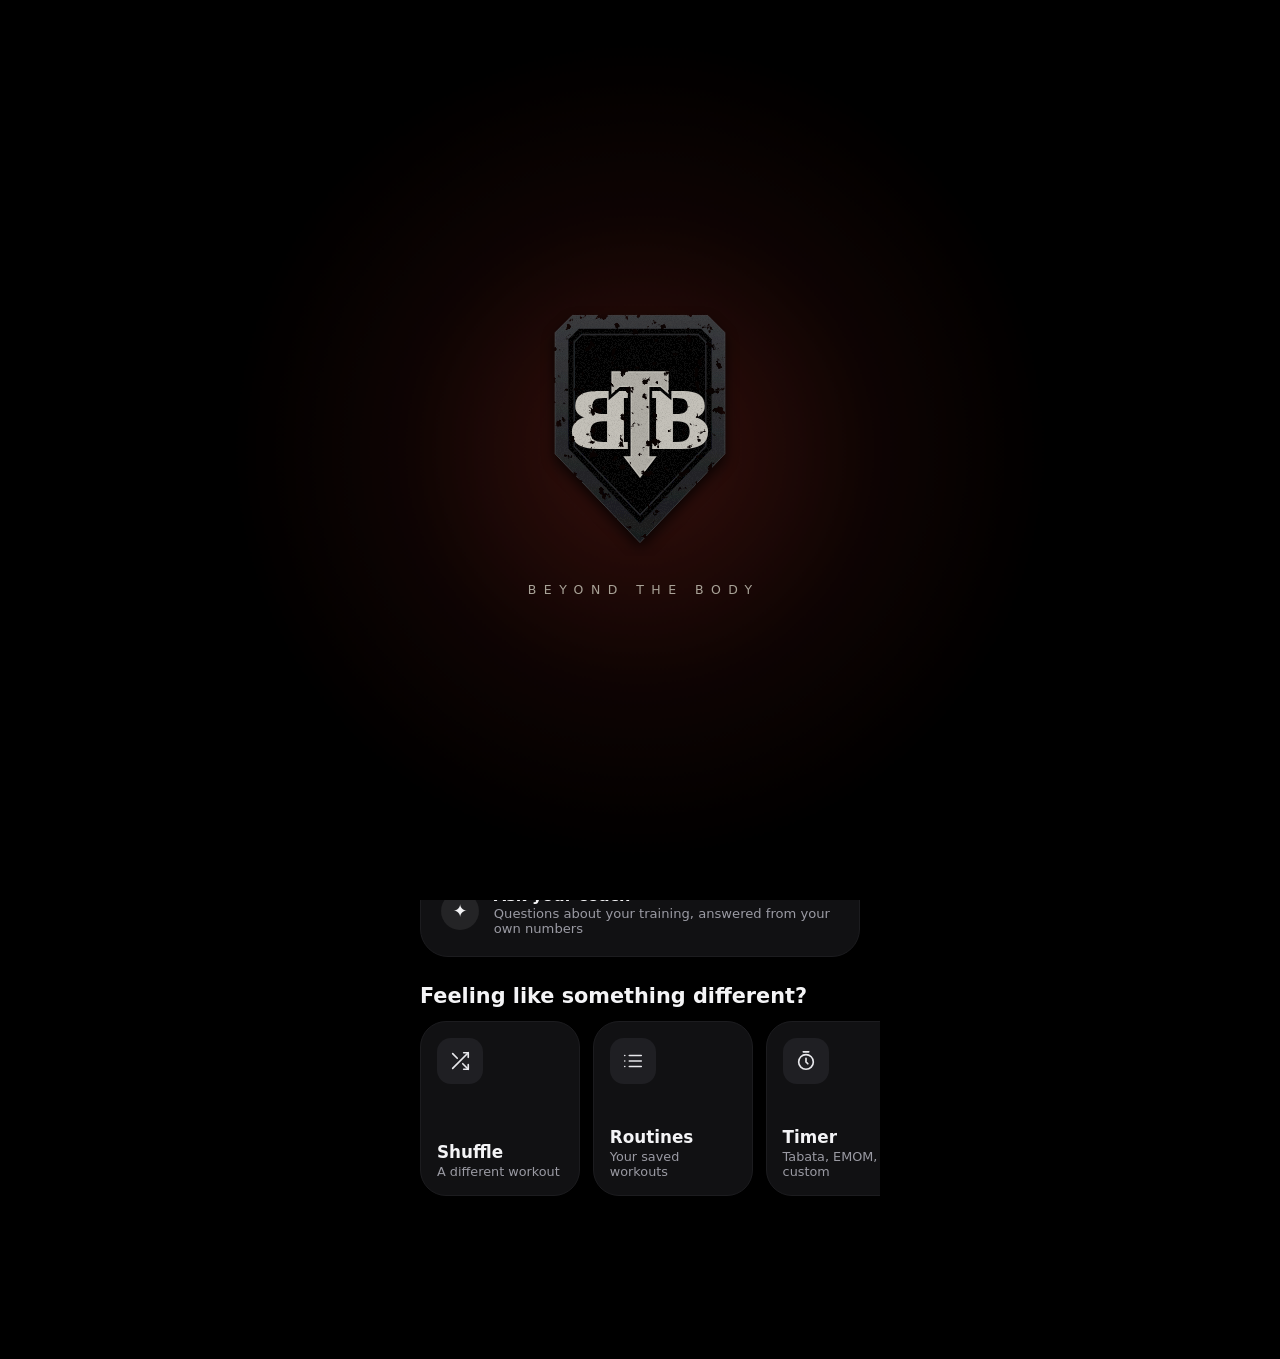
==== commit 742fcb03: "Add files via upload" ====
--- a/index.html
+++ b/index.html
@@ -74,11 +74,16 @@
         <div class="hero-label" id="hero-label"></div>
         <div class="big hero-title" id="next-workout">Push Day</div>
         <div class="hero-meta" id="next-meta"></div>
-        <button class="btn" data-action="start-workout">Start</button>
+        <button class="btn" id="hero-btn" data-action="start-workout">Start</button>
+        <div id="hero-extra"></div>
       </div>
     </div>
 
     <div class="card upnext" id="upnext"></div>
+    <div class="card" id="weekplan" hidden></div>
+    <button type="button" class="card coach-row" data-action="coach">
+      <span class="coach-ic">✦</span><span class="coach-txt"><b>Ask your coach</b><span>Questions about your training, answered from your own numbers</span></span>
+    </button>
 
     <h2 class="alt-h">Feeling like something different?</h2>
     <div class="alt-tiles" id="alt-tiles">
@@ -108,16 +113,6 @@
       <button class="btn" data-action="export-backup">Download backup</button>
     </div>
 
-    <div class="tiles2">
-      <div class="card">
-        <div class="card-label">Streak</div>
-        <div class="big" id="streak">0 days</div>
-      </div>
-      <button type="button" class="card" data-action="gym" aria-label="Your gym — set up your equipment">
-        <div class="card-label">Your gym</div>
-        <div class="big" id="home-equip">0 items</div>
-      </button>
-    </div>
   </section>
 
   <section class="screen" id="workout">
@@ -142,6 +137,17 @@
     <div id="workout-list"></div>
   </section>
 
+  <section class="screen" id="run">
+    <h1>Run</h1>
+    <p class="sub">Track runs, rides and walks with GPS.</p>
+    <div id="run-resume"></div>
+    <div class="card" id="coach-card"></div>
+    <h2>Start</h2>
+    <div class="card" id="run-setup"></div>
+    <h2>Recent</h2>
+    <div id="run-list"></div>
+  </section>
+
   <section class="screen" id="progress">
     <h1>Progress</h1>
     <p class="sub">Your lifts over time.</p>
@@ -149,7 +155,7 @@
     <div class="stats" id="stats"></div>
     <div id="attention"></div>
 
-    <h2>Weekly review</h2>
+    <h2>Review</h2>
     <div class="card" id="review-card"></div>
 
     <h2>Strength levels</h2>
@@ -282,6 +288,9 @@
 
   <!-- ===== FOCUS MODE ===== -->
   <div class="focus" id="focus"><div class="focus-body" id="focus-body"></div></div>
+
+  <!-- ===== LIVE RUN (GPS) ===== -->
+  <div class="focus track" id="track"><div class="focus-body" id="track-body"></div></div>
 
   <!-- ===== INTERVAL TIMER ===== -->
   <div class="overlay iv" id="interval"><div class="sheet" id="iv-sheet"></div></div>
--- a/style.css
+++ b/style.css
@@ -880,7 +880,7 @@
 #library .sub { margin-bottom: .8rem; }
 .welcome { display: none; position: fixed; inset: 0; z-index: 90; background: var(--bg); overflow-y: auto; -webkit-overflow-scrolling: touch; }
 .welcome.show { display: block; }
-.welcome-in { min-height: 100%; display: flex; flex-direction: column; gap: 1rem; padding: calc(env(safe-area-inset-top, 0px) + 1rem) 1.25rem calc(env(safe-area-inset-bottom, 0px) + 1.25rem); max-width: 520px; margin: 0 auto; }
+.welcome-in { min-height: 100%; display: flex; flex-direction: column; gap: 1rem; padding: calc(var(--sat) + 1rem) 1.25rem calc(env(safe-area-inset-bottom, 0px) + 1.25rem); max-width: 520px; margin: 0 auto; }
 .welcome-top { display: flex; align-items: center; justify-content: space-between; }
 .welcome-dots { display: flex; gap: 6px; }
 .welcome-dots i { width: 22px; height: 4px; border-radius: 2px; background: rgba(255,255,255,.15); }
@@ -989,7 +989,7 @@
 .set-row.beat .set-num { color: var(--accent); font-weight: 700; }
 .set-input::placeholder { color: rgba(255,255,255,.28); }
 
-.save-warn { display: none; position: fixed; left: 12px; right: 12px; top: calc(env(safe-area-inset-top, 0px) + 12px); z-index: 150;
+.save-warn { display: none; position: fixed; left: 12px; right: 12px; top: calc(var(--sat) + 12px); z-index: 150;
   background: #3a1210; border: 1px solid #c0392b; color: #fff; border-radius: 14px; padding: .8rem .9rem; font-size: .85rem; line-height: 1.4;
   gap: .6rem; align-items: flex-start; }
 .save-warn.show { display: flex; }
@@ -1027,7 +1027,7 @@
 .focus { display: none; position: fixed; inset: 0; z-index: 15; background: var(--bg); overflow-y: auto; -webkit-overflow-scrolling: touch; }
 .focus.show { display: block; }
 .focus-body { max-width: 480px; margin: 0 auto; min-height: 100%; display: flex; flex-direction: column; gap: 1rem;
-  padding: calc(env(safe-area-inset-top, 0px) + 1rem) 1.25rem calc(env(safe-area-inset-bottom, 0px) + 1.5rem); box-sizing: border-box; }
+  padding: calc(var(--sat) + 1rem) 1.25rem calc(env(safe-area-inset-bottom, 0px) + 1.5rem); box-sizing: border-box; }
 .fo-top { display: flex; align-items: center; justify-content: space-between; gap: 1rem; }
 .fo-mid { text-align: center; padding: .6rem 0 .2rem; }
 .fo-name { font-size: 1.7rem; font-weight: 700; line-height: 1.15; text-wrap: balance; }
@@ -1088,3 +1088,132 @@
   .subnav { gap: .3rem; }
   .subtab { padding-left: .62rem; padding-right: .62rem; font-size: .78rem; }
 }
+
+/* ===== v2.13.0: run tracking and running coach ===== */
+.map { position: relative; height: 230px; border-radius: 18px; overflow: hidden; background: #17181b; }
+.map.empty { display: flex; align-items: center; justify-content: center; text-align: center; padding: 1rem; color: var(--muted); font-size: .85rem; height: 140px; }
+.map-in { position: absolute; left: 50%; top: 0; width: 480px; height: 230px; margin-left: -240px; }
+.map-tiles { position: absolute; inset: 0; filter: invert(1) hue-rotate(180deg) brightness(.85) contrast(.9) saturate(.5); }
+.map-tile { position: absolute; width: 256px; height: 256px; max-width: none; user-select: none; -webkit-user-select: none; pointer-events: none; }
+.map-line { position: absolute; left: 0; top: 0; }
+.map-line polyline, .thumb polyline { fill: none; stroke: var(--accent); stroke-width: 4; stroke-linecap: round; stroke-linejoin: round; }
+.map-line .m-start { fill: #fff; }
+.map-line .m-end { fill: var(--accent); stroke: #fff; stroke-width: 2.5; }
+.map-credit { position: absolute; right: 6px; bottom: 4px; font-size: .58rem; color: rgba(255,255,255,.6); background: rgba(0,0,0,.45); padding: 1px 5px; border-radius: 6px; }
+.thumb { width: 44px; height: 44px; flex: 0 0 44px; border-radius: 12px; background: rgba(255,255,255,.06); }
+.thumb polyline { stroke-width: 2.4; }
+
+.tk-main { text-align: center; padding: .4rem 0 0; }
+.tk-main b { display: block; font-size: 4.6rem; line-height: 1; font-weight: 800; font-variant-numeric: tabular-nums; letter-spacing: -.02em; }
+.tk-main span { color: var(--muted); font-size: .95rem; }
+.tk-stats { display: grid; grid-template-columns: repeat(3, 1fr); gap: .5rem; text-align: center; }
+.tk-stats b { display: block; font-size: 1.45rem; font-variant-numeric: tabular-nums; }
+.tk-stats span { display: block; color: var(--muted); font-size: .72rem; margin-top: .15rem; }
+.tk-step:empty, .tk-said:empty { display: none; }
+.tk-step { background: var(--card, rgba(255,255,255,.04)); border: 1px solid var(--border, rgba(255,255,255,.08)); border-radius: 18px; padding: .8rem 1rem; }
+.tk-step b { display: block; font-size: 1.15rem; }
+.tk-step span { display: block; color: var(--muted); font-size: .85rem; margin-top: .2rem; }
+.tk-step .tk-turn { margin-top: .5rem; }
+.tk-step .tk-turn.on { color: var(--accent); font-weight: 700; }
+.tk-gps { color: var(--muted); font-size: .9rem; }
+.tk-plan { background: var(--card, rgba(255,255,255,.04)); border-radius: 18px; padding: .3rem 1rem; max-height: 190px; overflow-y: auto; }
+.track .btn-row .btn { flex: 1; padding-top: 1.1rem; padding-bottom: 1.1rem; font-size: 1.05rem; }
+.track .link-btn { align-self: center; }
+.tk-lock { display: none; position: fixed; inset: 0; z-index: 16; background: rgba(0,0,0,.82); align-items: flex-end; justify-content: center; padding: 0 1.25rem calc(env(safe-area-inset-bottom, 0px) + 2rem); text-align: center; }
+.tk-lock.show { display: flex; }
+.tk-lock > div { width: 100%; max-width: 440px; }
+.tk-lock b { display: block; font-size: 1.3rem; }
+.tk-lock span { display: block; color: var(--muted); margin: .3rem 0 1rem; font-size: .9rem; }
+.tk-lock .btn { width: 100%; touch-action: none; user-select: none; -webkit-user-select: none; }
+
+.rs-val { display: flex; align-items: center; gap: .6rem; margin-top: .6rem; }
+.rs-val .set-input { width: 6rem; text-align: center; font-size: 1.1rem; }
+.rs-val span { color: var(--muted); }
+#run-setup .btn { margin-top: .4rem; }
+#run-setup .link-btn { display: block; margin: .8rem auto 0; }
+.run-row { display: flex; align-items: center; gap: .9rem; width: 100%; text-align: left; font: inherit; color: inherit; cursor: pointer; }
+.run-txt { min-width: 0; display: block; }
+.run-txt .pr-name, .run-txt .pr-sub { display: block; }
+.co-row { display: flex; align-items: center; justify-content: space-between; gap: .7rem; padding: .7rem 0; border-bottom: 1px solid rgba(255,255,255,.07); }
+.co-row > div:first-child { min-width: 0; }
+.co-row.done .pr-name { color: var(--muted); }
+.co-btns { display: flex; gap: .35rem; flex: 0 0 auto; }
+.tool.on { background: var(--accent); color: var(--on-accent, #fff); border-color: var(--accent); }
+.co-week { padding: .7rem 0 .2rem; border-top: 1px solid rgba(255,255,255,.07); margin-top: .5rem; }
+.co-week.now .card-label { color: var(--accent); }
+#coach-card .btn { margin-top: .8rem; }
+
+/* ===== v2.15.0: keep clear of the phone's status bar (clock, battery) =====
+   --sat is the height of that bar. The installed app draws right to the top
+   edge of the screen, so every screen starts below it, and a strip in the
+   page colour sits behind the bar so scrolling content doesn't show through. */
+:root { --sat: max(env(safe-area-inset-top, 0px), var(--safe-area-inset-top, 0px), var(--sat-min, 0px)); }
+.screen, [data-theme="clean"] .screen { padding-top: calc(1rem + var(--sat)); }
+body::before { content: ""; position: fixed; top: 0; left: 0; right: 0; height: var(--sat); background: var(--bg, #000); z-index: 12; }
+.sheet { margin-top: calc(2rem + var(--sat)); }
+.lock { padding-top: calc(1.5rem + var(--sat)); }
+
+/* ===== v2.16.0: the week, gym and running together ===== */
+.wp-row { display: flex; gap: .8rem; padding: .5rem 0; border-top: 1px solid rgba(255,255,255,.07); align-items: baseline; }
+.wp-row:first-of-type { border-top: 0; }
+.wp-row > b { flex: 0 0 2.4rem; color: var(--muted); font-weight: 600; font-size: .85rem; }
+.wp-row > div { min-width: 0; flex: 1; display: flex; flex-wrap: wrap; gap: .3rem .4rem; }
+.wp-row.today > b { color: var(--accent); }
+.wp-row.past { opacity: .6; }
+.wp-item { font-size: .85rem; padding: .2rem .6rem; border-radius: 999px; background: rgba(255,255,255,.07); }
+.wp-item.run { border: 1px solid rgba(255,255,255,.22); background: none; }
+.wp-item.done { color: var(--muted); }
+.wp-item.miss { color: var(--muted); text-decoration: line-through; }
+.wp-rest { color: var(--muted); font-size: .85rem; }
+.wp-warn { flex: 0 0 100%; font-size: .78rem; color: #e0b050; }
+
+/* ===== v2.17.0: shift patterns ===== */
+.rota-len { display: flex; align-items: center; gap: .9rem; }
+.rota-len b { font-size: 1.3rem; min-width: 2ch; text-align: center; font-variant-numeric: tabular-nums; }
+.rota-len .chip { min-width: 46px; font-size: 1.1rem; }
+.wp-row.rota > b { flex-basis: 3.6rem; line-height: 1.15; }
+.wp-row.rota > b i { display: block; font-style: normal; font-weight: 500; font-size: .68rem; opacity: .75; }
+.wp-row.rota > b i.o { color: var(--accent); opacity: 1; }
+
+/* ===== v2.19.0: clearer Home, fold-out Goals, finished exercises fold away ===== */
+[hidden] { display: none !important; }
+.hero-also { display: flex; align-items: center; justify-content: space-between; gap: .7rem; margin-top: .9rem; padding-top: .8rem; border-top: 1px solid rgba(255,255,255,.1); font-size: .9rem; color: var(--muted); }
+.hero-also b { color: var(--text, #fff); }
+.hero-also .tool { flex: 0 0 auto; }
+
+.fold { border-top: 1px solid rgba(255,255,255,.08); }
+.fold:first-child { border-top: 0; }
+.fold > summary { list-style: none; cursor: pointer; display: flex; flex-direction: column; gap: .15rem; padding: .95rem 2rem .95rem 0; position: relative; }
+.fold > summary::-webkit-details-marker { display: none; }
+.fold > summary::after { content: ""; position: absolute; right: .35rem; top: 50%; width: .5rem; height: .5rem; border-right: 2px solid var(--muted); border-bottom: 2px solid var(--muted); transform: translateY(-70%) rotate(45deg); transition: transform .15s; }
+.fold[open] > summary::after { transform: translateY(-30%) rotate(-135deg); }
+.fold-t { font-weight: 700; font-size: 1.05rem; }
+.fold-v { color: var(--muted); font-size: .85rem; }
+.fold[open] > summary .fold-v { display: none; }
+.fold-body { padding-bottom: .6rem; }
+.fold-body > .goal-group:first-child { margin-top: 0; }
+
+button.ex-folded { display: flex; align-items: center; gap: .8rem; width: 100%; text-align: left; font: inherit; color: inherit; cursor: pointer; padding-top: .8rem; padding-bottom: .8rem; opacity: .8; }
+.ex-tick { flex: 0 0 2rem; height: 2rem; border-radius: 50%; display: flex; align-items: center; justify-content: center; background: var(--accent); color: var(--on-accent, #000); font-weight: 800; }
+.ex-ftxt { min-width: 0; display: block; }
+.ex-ftxt b { display: block; font-size: 1rem; }
+.ex-ftxt span { display: block; color: var(--muted); font-size: .82rem; margin-top: .1rem; }
+
+/* ===== v2.20.0: ghost runs, voice and rep counting, AI coach ===== */
+.tk-ghost:empty { display: none; }
+.tk-ghost { text-align: center; font-weight: 700; color: var(--accent); }
+.tk-ghost.behind { color: #e0b050; }
+.fo-smart { display: flex; gap: .5rem; justify-content: center; flex-wrap: wrap; }
+.fo-smart:empty { display: none; }
+.fo-voice { text-align: center; }
+.fo-voice:empty { display: none; }
+button.coach-row { display: flex; align-items: center; gap: .9rem; width: 100%; text-align: left; font: inherit; color: inherit; cursor: pointer; }
+.coach-ic { flex: 0 0 2.4rem; height: 2.4rem; border-radius: 50%; display: flex; align-items: center; justify-content: center; background: rgba(255,255,255,.08); color: var(--accent); font-size: 1.1rem; }
+.coach-txt { min-width: 0; display: block; }
+.coach-txt b { display: block; }
+.coach-txt span { display: block; color: var(--muted); font-size: .82rem; margin-top: .1rem; }
+.ai-log { max-height: 46vh; overflow-y: auto; display: flex; flex-direction: column; gap: .6rem; margin: .7rem 0; }
+.ai-msg { padding: .7rem .9rem; border-radius: 16px; font-size: .92rem; line-height: 1.45; max-width: 92%; overflow-wrap: anywhere; }
+.ai-msg.me { align-self: flex-end; background: var(--accent); color: var(--on-accent, #000); }
+.ai-msg.it { align-self: flex-start; background: rgba(255,255,255,.07); }
+#ai-q { width: 100%; text-align: left; resize: vertical; min-height: 3.2rem; padding: .7rem .8rem; }
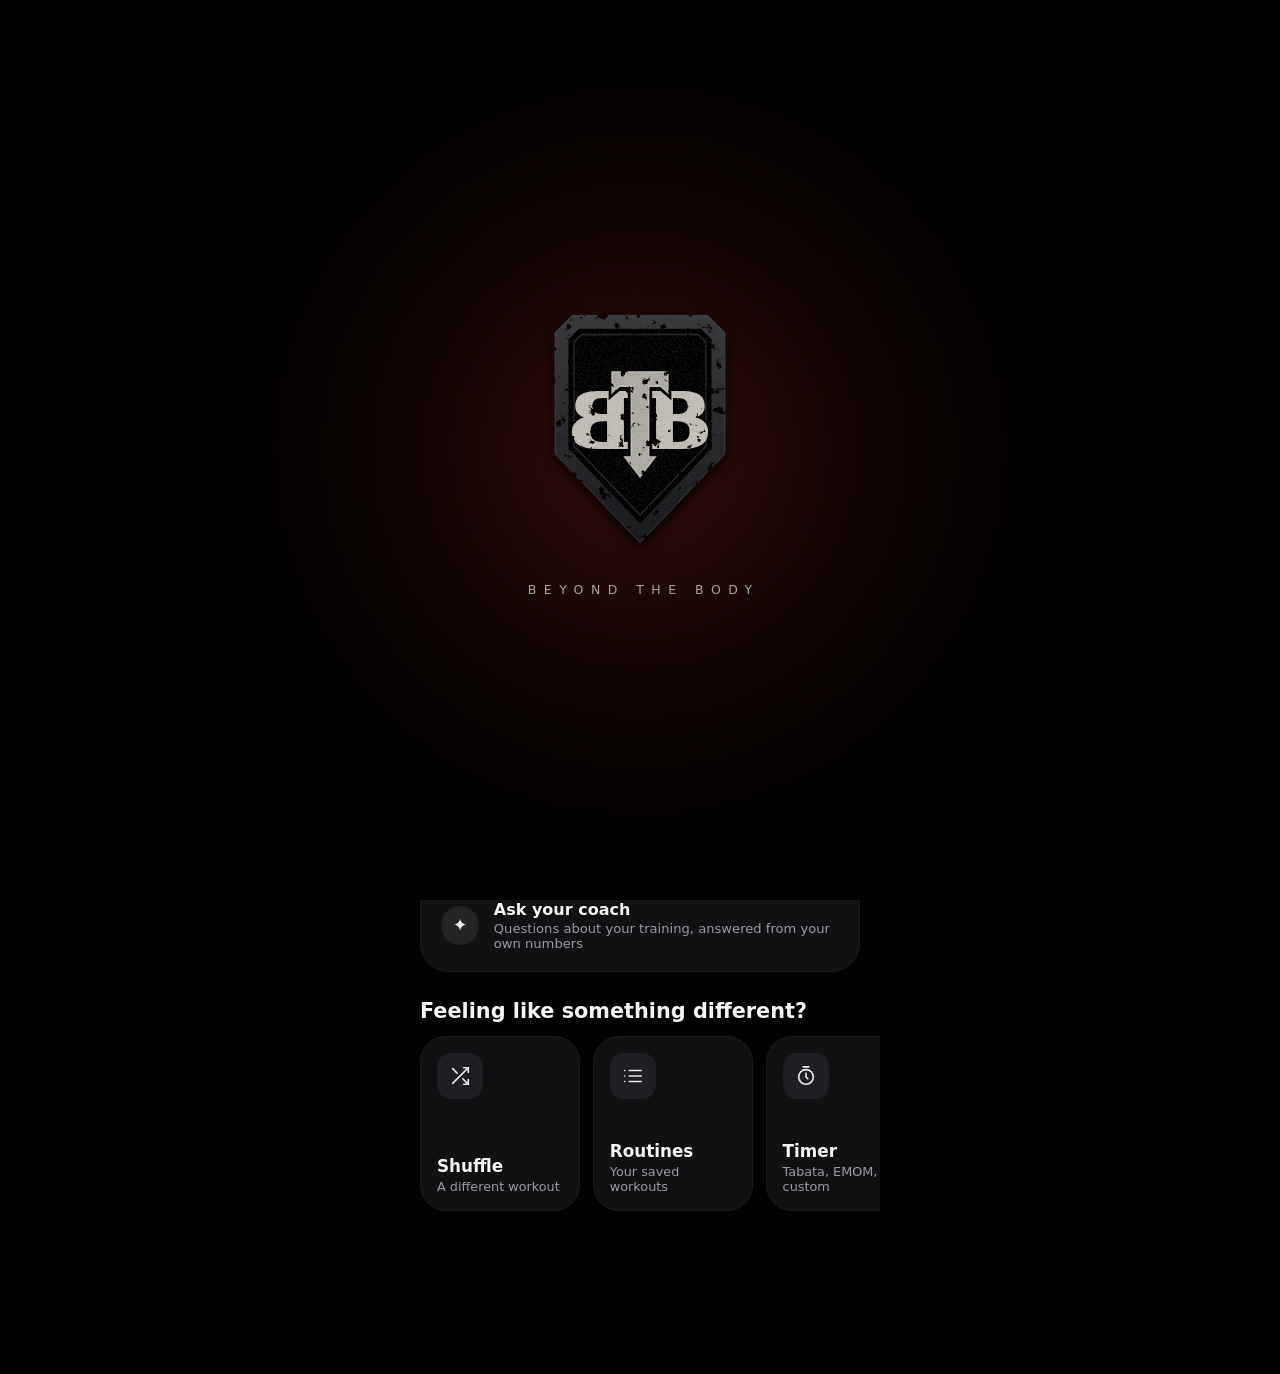
==== commit 091ce4d3: "Add files via upload" ====
--- a/index.html
+++ b/index.html
@@ -121,6 +121,7 @@
     <button class="chip" id="setup-toggle" type="button" hidden></button>
     <div id="workout-setup">
     <div class="ready" id="ready-row"></div>
+    <div class="card" id="mob-card"></div>
     <div class="ready" id="sore-row"></div>
     <button class="btn gen" id="generate-btn">🎲 Generate workout</button>
     <p class="gen-status" id="gen-status"></p>
@@ -157,6 +158,13 @@
 
     <h2>Review</h2>
     <div class="card" id="review-card"></div>
+    <button class="btn ghost" id="month-btn" type="button">Monthly report picture</button>
+    <h2>This month</h2>
+    <div class="card" id="challenge-card"></div>
+
+    <h2>Body check</h2>
+    <div class="card" id="injury-card"></div>
+    <div class="card" id="sleep-card" style="display:none"></div>
 
     <h2>Strength levels</h2>
     <div class="card" id="levels-card"></div>
@@ -185,6 +193,7 @@
     <h2>Body</h2>
     <div class="card" id="body-form"></div>
     <div class="card" id="body-chart"></div>
+    <div id="weight-sync" style="display:none"></div>
 
     <h2>Photos</h2>
     <div class="card" id="photo-add"></div>
@@ -234,10 +243,10 @@
     </div>
     <div class="sub-view" data-sub="settings">
     <h2>Settings</h2>
-    <div class="card" id="settings-card"></div>
-
-    <h2>Security</h2>
-    <div class="card" id="pin-card"></div>
+    <details class="fold" open><summary><span class="fold-t">Workout and display</span></summary><div class="fold-body"><div class="card" id="settings-card"></div></div></details>
+    <details class="fold"><summary><span class="fold-t">Music</span></summary><div class="fold-body"><div class="card" id="music-card"></div></div></details>
+    <details class="fold"><summary><span class="fold-t">Daily reminders</span></summary><div class="fold-body"><div class="card" id="supp-card"></div></div></details>
+    <details class="fold"><summary><span class="fold-t">Security</span></summary><div class="fold-body"><div class="card" id="pin-card"></div></div></details>
 
     <h2>Your data</h2>
     <div class="card">
@@ -248,6 +257,9 @@
       </div>
       <input type="file" id="import-file" accept=".json,application/json" hidden>
       <button class="btn ghost" id="csv-btn" style="margin-top:.6rem">Export history as a spreadsheet (CSV)</button>
+      <button class="btn ghost" id="move-btn" style="margin-top:.6rem" type="button">Moving to a new phone?</button>
+      <div id="safety-card" style="margin-top:1rem"></div>
+      <button class="btn ghost danger" id="wipe-btn" style="margin-top:.6rem">Erase everything and start fresh</button>
     </div>
 
     <h2>About</h2>
@@ -288,6 +300,7 @@
 
   <!-- ===== FOCUS MODE ===== -->
   <div class="focus" id="focus"><div class="focus-body" id="focus-body"></div></div>
+  <div class="focus" id="mob"><div class="focus-body" id="mob-body"></div></div>
 
   <!-- ===== LIVE RUN (GPS) ===== -->
   <div class="focus track" id="track"><div class="focus-body" id="track-body"></div></div>
--- a/style.css
+++ b/style.css
@@ -1217,3 +1217,69 @@
 .ai-msg.me { align-self: flex-end; background: var(--accent); color: var(--on-accent, #000); }
 .ai-msg.it { align-self: flex-start; background: rgba(255,255,255,.07); }
 #ai-q { width: 100%; text-align: left; resize: vertical; min-height: 3.2rem; padding: .7rem .8rem; }
+
+/* ===== v2.20.1 ===== */
+.btn.danger { color: #e86a5c; border-color: rgba(232,106,92,.45); }
+
+/* ===== v2.22.0: heart rate ===== */
+.hr-chart { height: 90px; }
+
+/* ===== v2.23.0: heart rate zones ===== */
+.zone-row { display: flex; align-items: center; gap: .6rem; margin: .3rem 0; font-size: .9rem; }
+.zone-row > span:first-child { flex: 0 0 5.6rem; }
+.zone-bar { flex: 1; height: .55rem; border-radius: .3rem; background: rgba(255,255,255,.08); overflow: hidden; }
+.zone-bar i { display: block; height: 100%; background: var(--accent); border-radius: .3rem; }
+.zone-min { flex: 0 0 3.6rem; text-align: right; color: var(--muted); }
+
+/* ===== v2.24.0: rota calendar, monthly report ===== */
+.rota-cal { display: grid; grid-template-columns: repeat(7, 1fr); gap: .3rem; margin: .5rem 0; }
+.cal-h { text-align: center; font-size: .7rem; color: var(--muted); padding: .1rem 0; }
+.rc { position: relative; display: flex; flex-direction: column; align-items: center; justify-content: center; min-height: 44px; padding: .2rem 0; border-radius: .6rem; border: 1px solid transparent; background: rgba(255,255,255,.05); color: inherit; font: inherit; cursor: pointer; }
+.rc b { font-size: .9rem; font-weight: 700; line-height: 1.1; }
+.rc i { font-style: normal; font-size: .68rem; color: var(--muted); line-height: 1.1; }
+.rc.work { background: rgba(255,255,255,.14); }
+.rc.night { background: rgba(110,120,210,.35); }
+.rc.hol { background: rgba(80,190,140,.30); }
+.rc.today { border-color: var(--accent); }
+.rc.changed::after { content: ""; position: absolute; top: 4px; right: 5px; width: 6px; height: 6px; border-radius: 50%; background: var(--accent); }
+.rota-cal-nav { display: flex; align-items: center; justify-content: space-between; gap: .5rem; margin: .3rem 0; }
+.month-img { width: 100%; height: auto; border-radius: .8rem; display: block; margin-bottom: .8rem; }
+
+/* ===== v2.25.0: challenges, niggles, how-to, reminders ===== */
+.chal { margin: .5rem 0; }
+.chal-top { display: flex; justify-content: space-between; gap: .5rem; font-size: .92rem; }
+.chal-bar { height: 8px; border-radius: 4px; background: rgba(255,255,255,.1); overflow: hidden; margin-top: .25rem; }
+.chal-bar i { display: block; height: 100%; background: var(--accent); border-radius: 4px; }
+.inj-row, .supp-row { display: flex; align-items: center; justify-content: space-between; gap: .6rem; padding: .45rem 0; border-top: 1px solid rgba(255,255,255,.08); }
+.inj-row > div { min-width: 0; flex: 1; }
+.inj-note { margin-top: .3rem; width: 100%; box-sizing: border-box; }
+.supp-add { display: flex; flex-wrap: wrap; gap: .4rem; align-items: center; }
+.supp-add .note { flex: 1 1 9rem; min-width: 0; }
+.supp-add .inp-date { flex: 0 0 auto; width: auto; }
+.howto { margin: .4rem 0 .6rem; }
+.howto summary { cursor: pointer; padding: .3rem 0; }
+.howto ol { margin: .3rem 0 .4rem 1.2rem; padding: 0; }
+.howto li { margin: .2rem 0; }
+.supp-add .inp-date { min-height: 40px; }
+
+/* ===== v2.26.0 ===== */
+.rest-tips { margin: .4rem 0 .5rem 1.1rem; padding: 0; }
+.rest-tips li { margin: .3rem 0; }
+.move-steps { margin: .6rem 0 .8rem 1.2rem; padding: 0; }
+.move-steps li { margin: .6rem 0; }
+.fo-top > span { display: inline-flex; gap: .4rem; }
+
+/* ===== v2.27.0: mobility trainer ===== */
+.mob-barwrap { height: 6px; border-radius: 3px; background: rgba(255,255,255,.1); overflow: hidden; }
+.mob-barwrap i { display: block; height: 100%; width: 0; background: var(--accent); transition: width .25s linear; }
+.mob-clock { font-size: 4.5rem; font-weight: 800; font-variant-numeric: tabular-nums; margin: .4rem 0; }
+.mob-side { display: inline-block; margin-top: .4rem; padding: .2rem .8rem; border-radius: 999px; background: var(--accent); color: var(--bg); font-weight: 700; }
+.mob-row { display: flex; align-items: center; justify-content: space-between; gap: .8rem; padding: .6rem 0; border-top: 1px solid rgba(255,255,255,.08); }
+.mob-row > div { min-width: 0; flex: 1; }
+.mob-sug { margin: .3rem 0 .6rem; }
+
+/* ===== v2.27.1: tidy-up ===== */
+#music-card > .card-label:first-child, #supp-card > .card-label:first-child { display: none; }
+details > summary { min-height: 40px; }
+.howto summary, .goal-weekly summary, .feed-detail summary { display: flex; align-items: center; min-height: 40px; }
+.feed-actions { flex-wrap: wrap; }
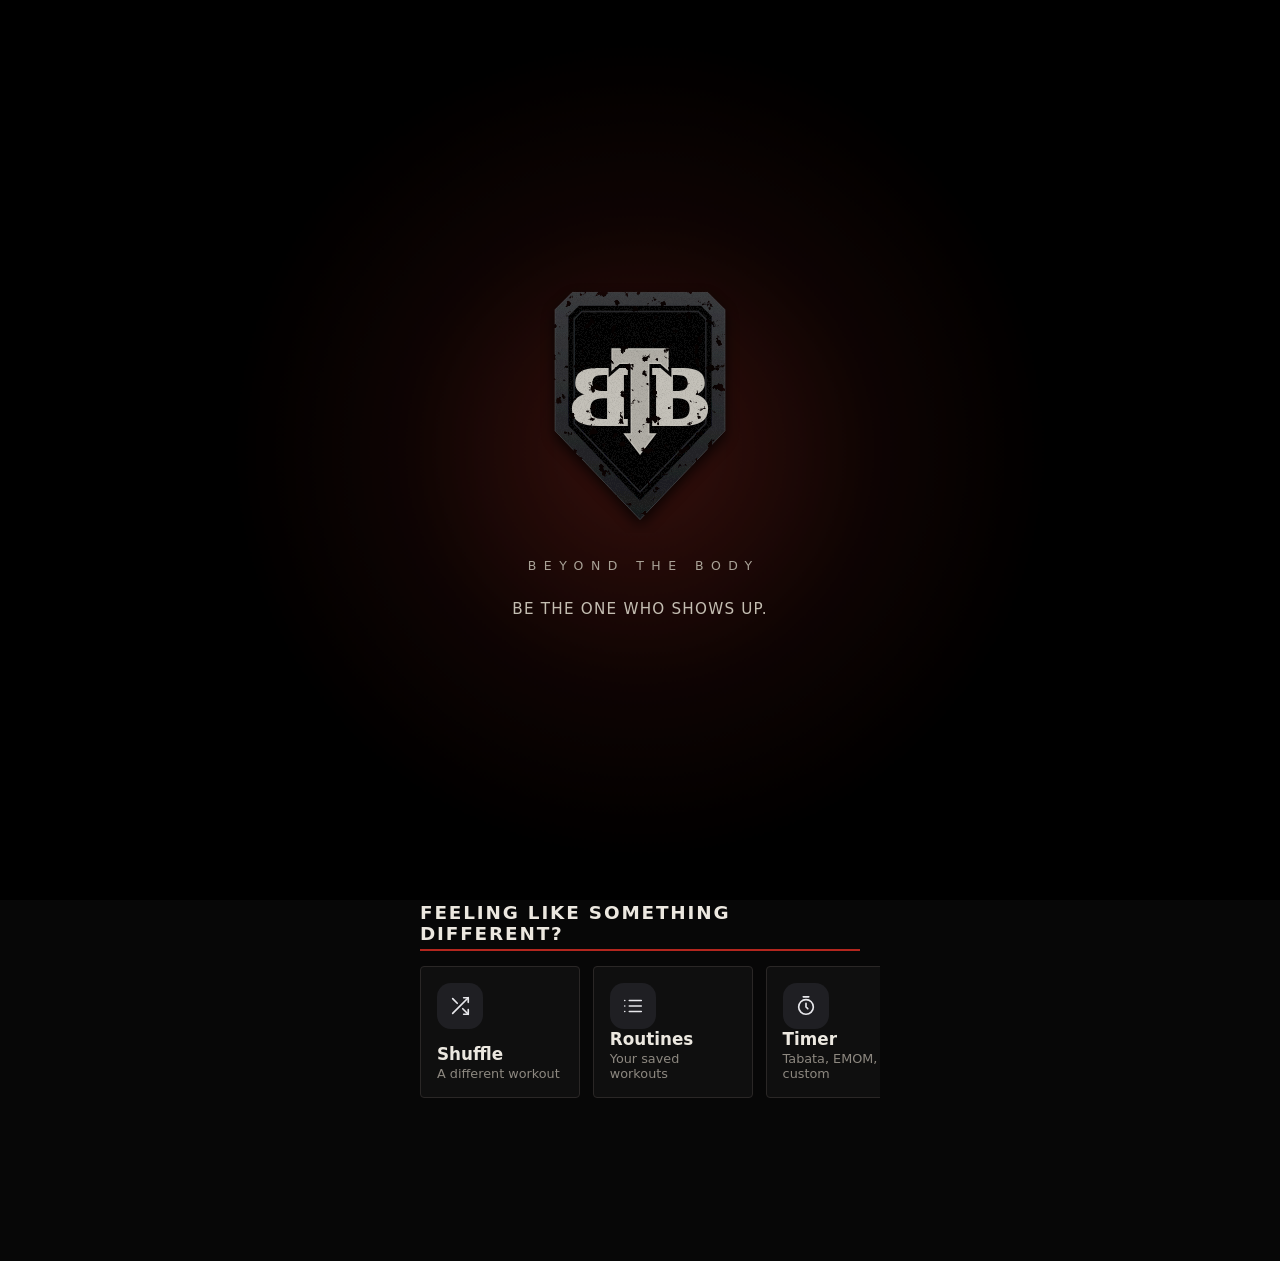
==== commit b8cd88f0: "Add files via upload" ====
--- a/index.html
+++ b/index.html
@@ -47,6 +47,7 @@
     <div class="splash-glow"></div>
     <img class="splash-logo" src="logo-mark.svg" alt="">
     <div class="splash-name">Beyond The Body</div>
+    <div class="splash-quote" id="splash-quote"></div>
   </div>
 
 
@@ -159,6 +160,8 @@
     <h2>Review</h2>
     <div class="card" id="review-card"></div>
     <button class="btn ghost" id="month-btn" type="button">Monthly report picture</button>
+    <h2>Insights</h2>
+    <div class="card" id="insight-card"></div>
     <h2>This month</h2>
     <div class="card" id="challenge-card"></div>
 
@@ -301,6 +304,7 @@
   <!-- ===== FOCUS MODE ===== -->
   <div class="focus" id="focus"><div class="focus-body" id="focus-body"></div></div>
   <div class="focus" id="mob"><div class="focus-body" id="mob-body"></div></div>
+  <div class="focus gate" id="gate"><div class="focus-body" id="gate-body"></div></div>
 
   <!-- ===== LIVE RUN (GPS) ===== -->
   <div class="focus track" id="track"><div class="focus-body" id="track-body"></div></div>
@@ -375,7 +379,7 @@
         setTimeout(function () { if (el.parentNode) el.parentNode.removeChild(el); }, 600);
       }
       el.addEventListener("click", hide);
-      setTimeout(hide, short ? 700 : 2300);
+      setTimeout(function () { if (el.getAttribute("data-quote")) setTimeout(hide, 1200); else hide(); }, short ? 700 : 2300);
     })();
   </script>
   <script src="app.js"></script>
--- a/style.css
+++ b/style.css
@@ -1283,3 +1283,42 @@
 details > summary { min-height: 40px; }
 .howto summary, .goal-weekly summary, .feed-detail summary { display: flex; align-items: center; min-height: 40px; }
 .feed-actions { flex-wrap: wrap; }
+
+/* ===== v2.28.0: grit lines ===== */
+.splash-quote { position: relative; max-width: 78vw; text-align: center; color: #d8d3c6; font-size: 1.05rem; line-height: 1.4; letter-spacing: .02em; font-style: italic; opacity: 0; animation: splash-fade 1.2s ease 1.5s forwards; }
+@keyframes splash-fade { from { opacity: 0; } to { opacity: .9; } }
+.gate { z-index: 20; background: #000; }
+.gate .focus-body { justify-content: center; }
+.gate-in { display: flex; flex-direction: column; gap: 1.6rem; align-items: center; text-align: center; }
+.gate-title { color: var(--muted); text-transform: uppercase; letter-spacing: .4em; font-size: .75rem; padding-left: .4em; }
+.gate-line { font-size: 1.9rem; line-height: 1.25; font-weight: 800; text-wrap: balance; }
+.gate-go { width: 100%; max-width: 320px; }
+.grit-line { margin: 1rem 0 .4rem; padding-left: .8rem; border-left: 3px solid var(--accent); font-style: italic; color: var(--muted); }
+
+/* ===== v2.29.0: grit look (default), tidier Home, insights ===== */
+[data-theme="clean"] .hero { min-height: 230px; }
+.tile { min-height: 120px; }
+.insight { padding: .55rem 0 .55rem .8rem; border-left: 3px solid var(--accent); margin: .5rem 0; line-height: 1.35; }
+
+[data-look="grit"] { --bg: #070707; --card: #0f0f0f; --border: #2a2726; --text: #ece8e0; --muted: #8d8880; --accent: #b3261e; --on-accent: #ffffff; --chip: #1a1817; --pill: rgba(179, 38, 30, .35); }
+[data-look="grit"] body { background: #070707; }
+[data-look="grit"] body::after { content: ""; position: fixed; inset: 0; pointer-events: none; z-index: 150; opacity: .06; background-image: url("data:image/svg+xml;utf8,%3Csvg xmlns='http://www.w3.org/2000/svg' width='160' height='160'%3E%3Cfilter id='n'%3E%3CfeTurbulence type='fractalNoise' baseFrequency='.9' numOctaves='2' stitchTiles='stitch'/%3E%3CfeColorMatrix values='0 0 0 0 1 0 0 0 0 1 0 0 0 0 1 0 0 0 .5 0'/%3E%3C/filter%3E%3Crect width='100%25' height='100%25' filter='url(%23n)'/%3E%3C/svg%3E"); }
+[data-look="grit"] .screen > h1, [data-look="grit"] h2, [data-look="grit"] .big, [data-look="grit"] .hero-title, [data-look="grit"] .fold-t, [data-look="grit"] .fo-name, [data-look="grit"] .gate-line, [data-look="grit"] .mob-clock {
+  font-family: "Roboto Condensed", sans-serif-condensed, "Arial Narrow", system-ui, sans-serif; text-transform: uppercase; letter-spacing: .06em; font-weight: 800;
+}
+[data-look="grit"] h2 { font-size: 1.15rem; letter-spacing: .1em; padding-bottom: .35rem; border-bottom: 2px solid var(--accent); display: inline-block; margin-bottom: .9rem; }
+[data-look="grit"] .hero-title { font-size: 2rem; line-height: 1.05; }
+[data-look="grit"] .card-label, [data-look="grit"] .hero-label { text-transform: uppercase; letter-spacing: .14em; font-size: .7rem; font-weight: 700; color: var(--muted); }
+[data-look="grit"] .card, [data-look="grit"] .stat, [data-look="grit"] .tile, [data-look="grit"] .item, [data-look="grit"] .badge { border-radius: 4px; border-color: var(--border); }
+[data-look="grit"] .hero { border-radius: 4px; border-left: 4px solid var(--accent); background: linear-gradient(180deg, #151413, #090909); }
+[data-look="grit"] .btn, [data-look="grit"] .chip, [data-look="grit"] .tool, [data-look="grit"] .pill { border-radius: 3px; text-transform: uppercase; letter-spacing: .08em; font-weight: 700; }
+[data-look="grit"] .btn { font-size: .95rem; }
+[data-look="grit"] .chip, [data-look="grit"] .tool { font-size: .78rem; }
+[data-look="grit"] .chip.on { background: var(--accent); color: var(--on-accent); }
+[data-look="grit"] .pill { background: var(--accent); color: var(--on-accent); }
+[data-look="grit"] .select, [data-look="grit"] .set-input, [data-look="grit"] .rpe { border-radius: 3px; }
+[data-look="grit"] .mbar, [data-look="grit"] .obj-bar, [data-look="grit"] .chal-bar, [data-look="grit"] .mob-barwrap { border-radius: 0; }
+[data-look="grit"] .obj-bar i, [data-look="grit"] .chal-bar i { border-radius: 0; }
+[data-look="grit"] .mob-side { border-radius: 3px; text-transform: uppercase; letter-spacing: .1em; }
+[data-look="grit"] .grit-line, [data-look="grit"] .insight { border-left-width: 4px; }
+[data-look="grit"] .splash-quote { font-family: "Roboto Condensed", sans-serif-condensed, "Arial Narrow", system-ui, sans-serif; letter-spacing: .08em; text-transform: uppercase; font-style: normal; font-size: .95rem; }
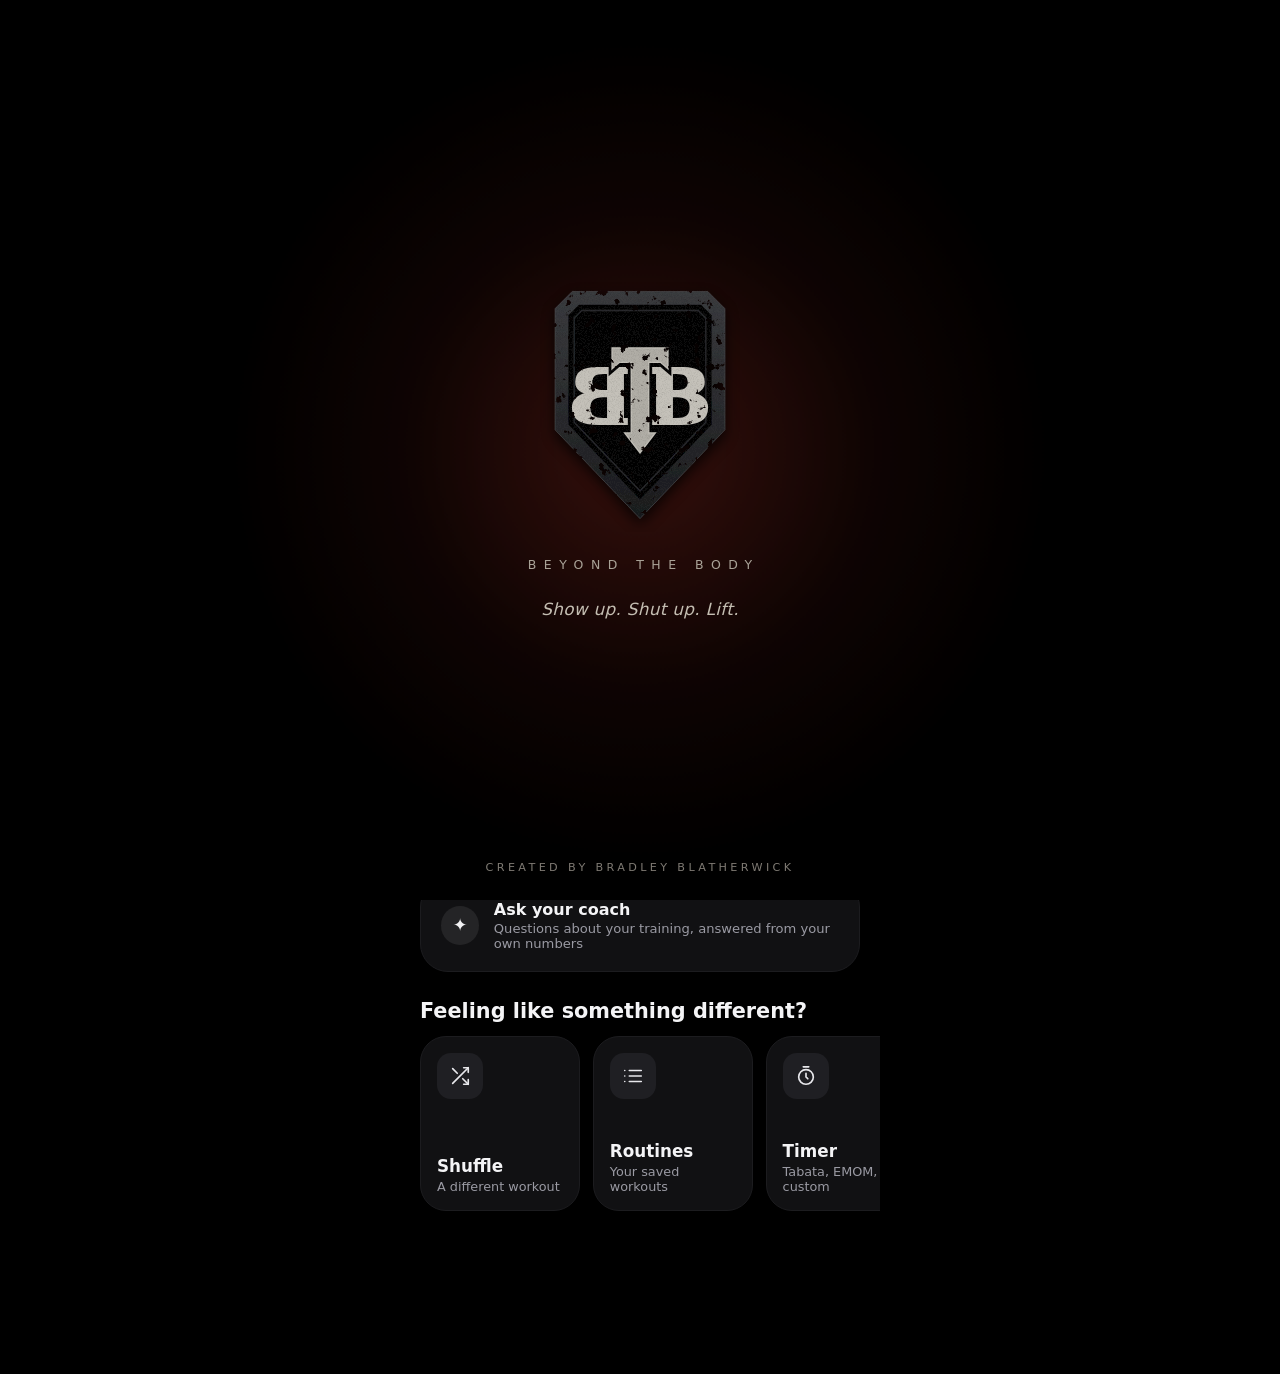
==== commit 802414d2: "Add files via upload" ====
--- a/index.html
+++ b/index.html
@@ -48,6 +48,7 @@
     <img class="splash-logo" src="logo-mark.svg" alt="">
     <div class="splash-name">Beyond The Body</div>
     <div class="splash-quote" id="splash-quote"></div>
+    <div class="splash-credit">Created by Bradley Blatherwick</div>
   </div>
 
 
@@ -269,6 +270,7 @@
     <div class="card about-card">
       <img class="about-logo" src="logo-full.svg" alt="BTB - Beyond The Body">
       <div class="feed-meta" id="version-label"></div>
+      <div class="about-credit">Created by Bradley Blatherwick</div>
       <div class="btn-row">
         <button class="btn ghost" id="version-check">Check for updates</button>
         <button class="btn ghost" id="share-app">Share the app</button>
--- a/style.css
+++ b/style.css
@@ -1296,8 +1296,8 @@
 .grit-line { margin: 1rem 0 .4rem; padding-left: .8rem; border-left: 3px solid var(--accent); font-style: italic; color: var(--muted); }
 
 /* ===== v2.29.0: grit look (default), tidier Home, insights ===== */
-[data-theme="clean"] .hero { min-height: 230px; }
-.tile { min-height: 120px; }
+[data-look="grit"] .hero { min-height: 230px; }
+[data-look="grit"] .tile { min-height: 120px; }
 .insight { padding: .55rem 0 .55rem .8rem; border-left: 3px solid var(--accent); margin: .5rem 0; line-height: 1.35; }
 
 [data-look="grit"] { --bg: #070707; --card: #0f0f0f; --border: #2a2726; --text: #ece8e0; --muted: #8d8880; --accent: #b3261e; --on-accent: #ffffff; --chip: #1a1817; --pill: rgba(179, 38, 30, .35); }
@@ -1322,3 +1322,7 @@
 [data-look="grit"] .mob-side { border-radius: 3px; text-transform: uppercase; letter-spacing: .1em; }
 [data-look="grit"] .grit-line, [data-look="grit"] .insight { border-left-width: 4px; }
 [data-look="grit"] .splash-quote { font-family: "Roboto Condensed", sans-serif-condensed, "Arial Narrow", system-ui, sans-serif; letter-spacing: .08em; text-transform: uppercase; font-style: normal; font-size: .95rem; }
+
+/* ===== v2.29.1: credit ===== */
+.splash-credit { position: absolute; bottom: calc(env(safe-area-inset-bottom, 0px) + 1.6rem); left: 0; right: 0; text-align: center; color: #8d8880; font-size: .7rem; letter-spacing: .3em; text-transform: uppercase; opacity: 0; animation: splash-fade 1.2s ease 1.2s forwards; }
+.about-credit { margin: .2rem 0 .6rem; font-weight: 700; letter-spacing: .12em; text-transform: uppercase; font-size: .8rem; }
